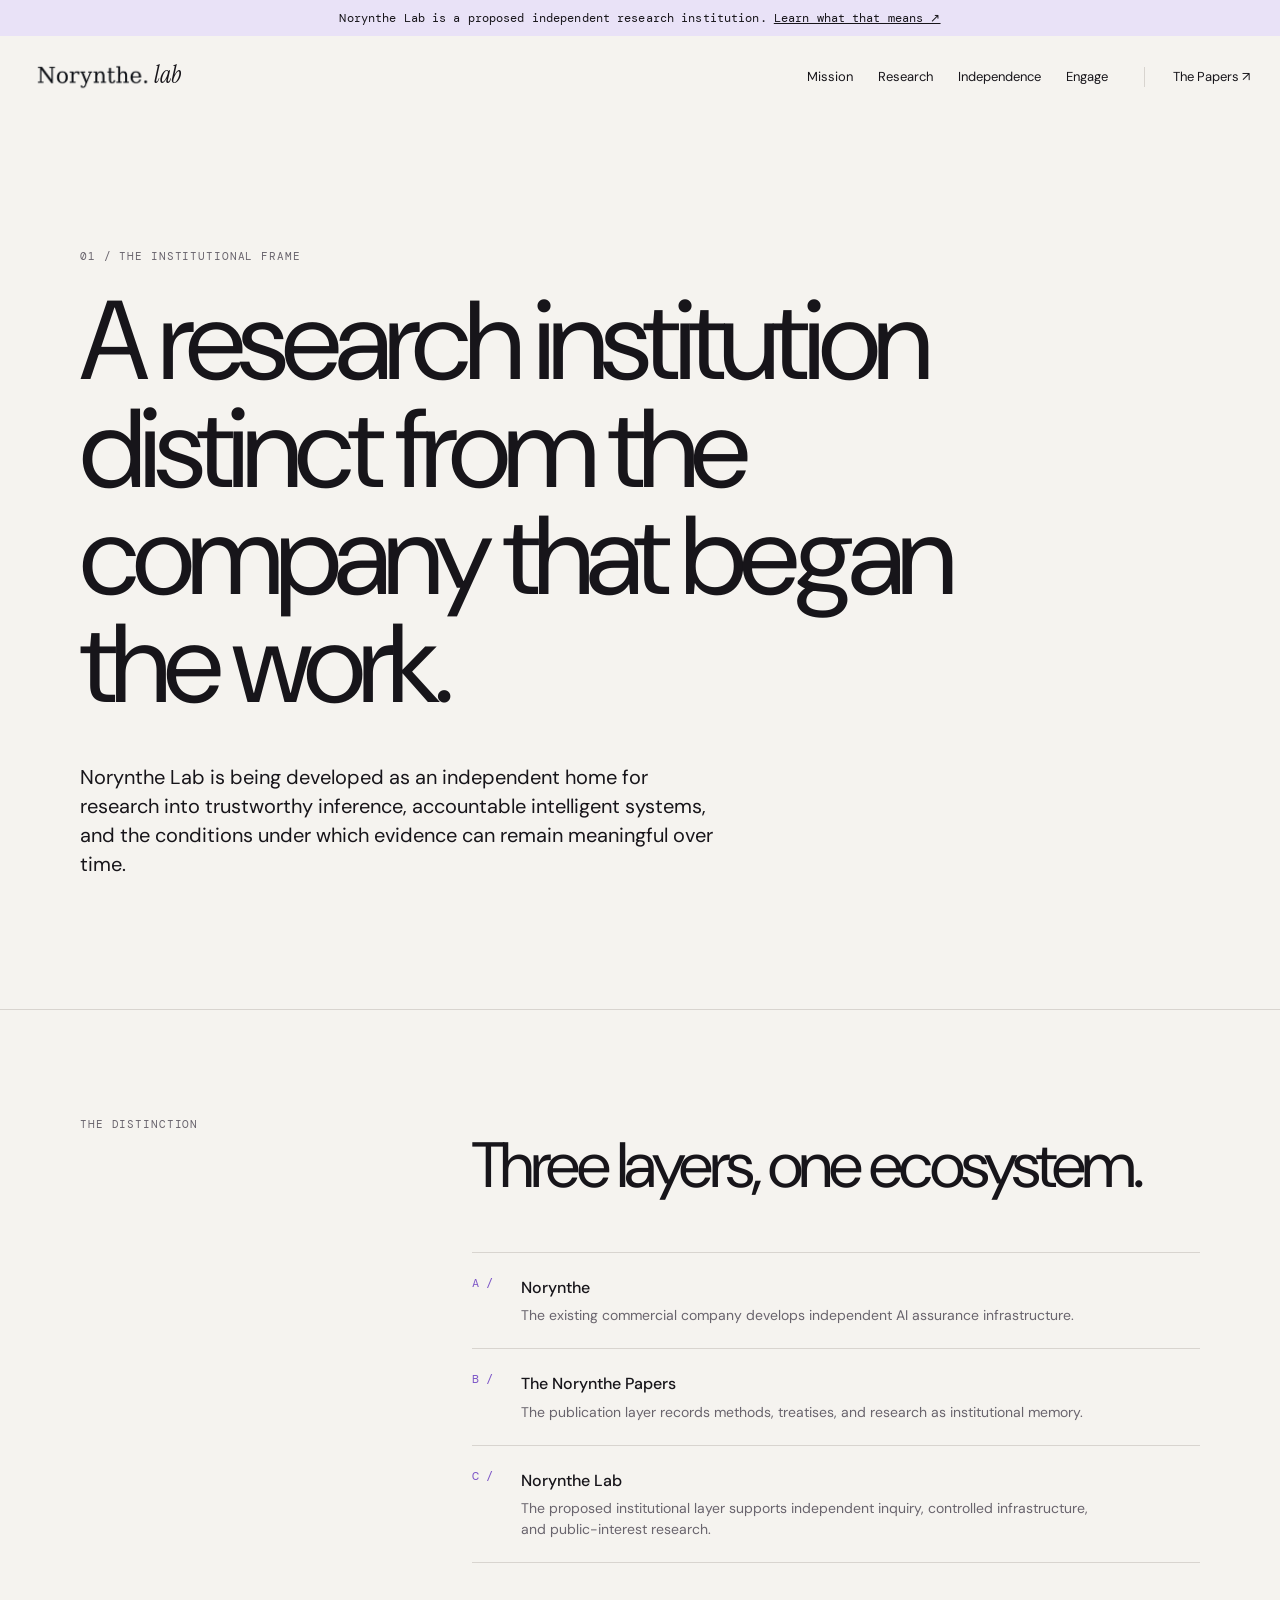
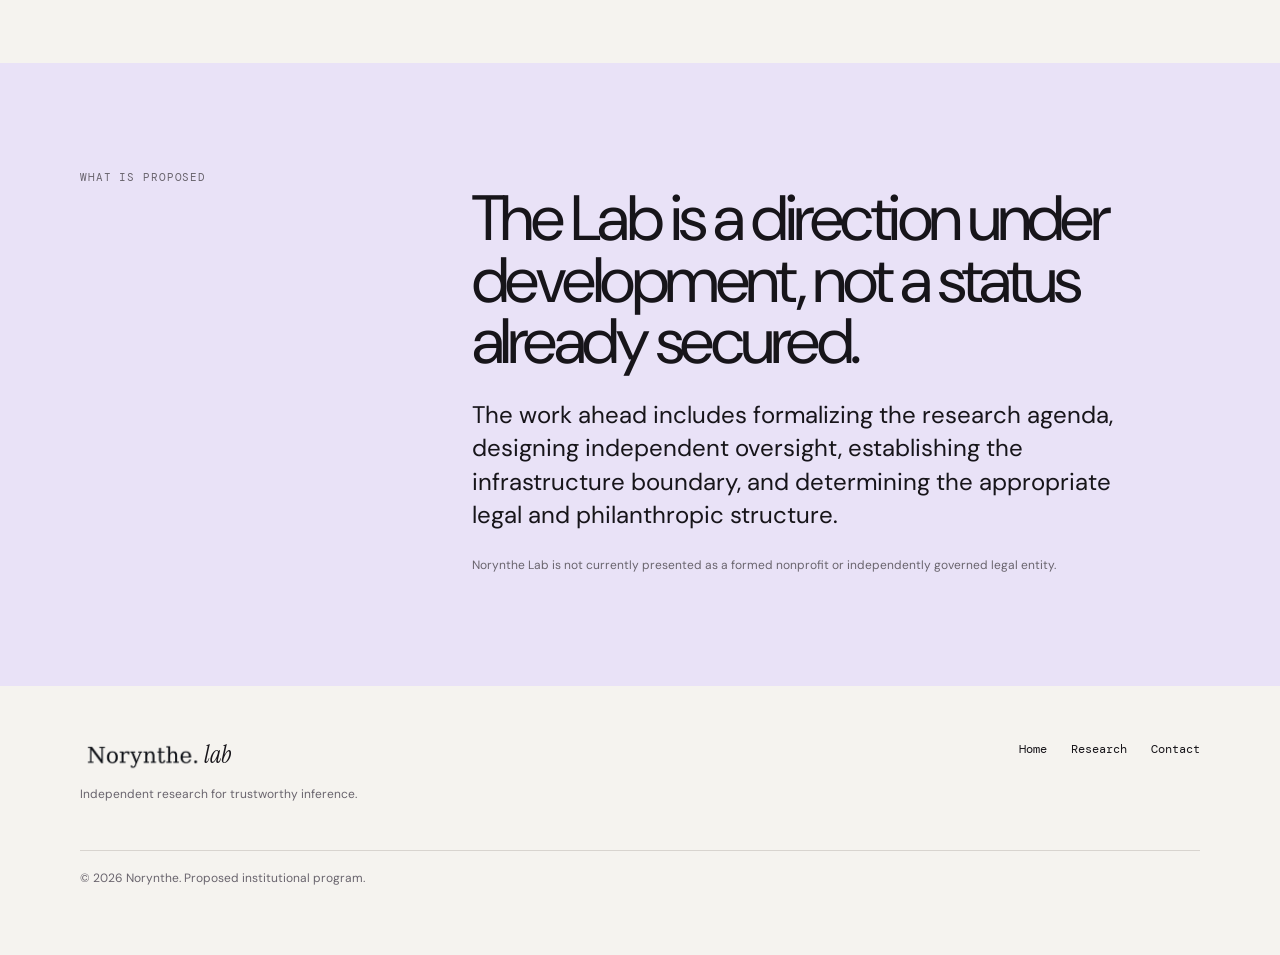
==== lab.html @ dd504929 "Split Lab overview into institutional pages" ====
<!doctype html><html lang="en"><head><meta charset="utf-8"><meta name="viewport" content="width=device-width, initial-scale=1"><meta name="description" content="The institutional frame for Norynthe Lab."><title>The Lab | Norynthe Lab</title><link rel="preconnect" href="https://fonts.googleapis.com"><link rel="preconnect" href="https://fonts.gstatic.com" crossorigin><link href="https://fonts.googleapis.com/css2?family=DM+Mono:wght@400;500&family=DM+Sans:wght@400;500;600&family=Instrument+Serif:ital@0;1&display=swap" rel="stylesheet"><link rel="stylesheet" href="styles.css?v=lab-pages-1"></head><body><div class="notice">Norynthe Lab is a proposed independent research institution. <a href="lab.html">Learn what that means&nbsp;↗</a></div><header class="site-header"><a class="wordmark" href="index.html" aria-label="Norynthe Lab home"><img src="norynthe-master.png" alt="Norynthe"> <em>lab</em></a><nav aria-label="Primary navigation"><a href="lab.html">Mission</a><a href="research.html">Research</a><a href="independence.html">Independence</a><a href="engage.html">Engage</a></nav><a class="header-link" href="https://papers.norynthe.com/">The Papers&nbsp;↗</a></header><main class="inner-page"><section class="page-hero wrap"><p class="eyebrow">01 / The institutional frame</p><h1>A research institution distinct from the company that began the work.</h1><p class="intro">Norynthe Lab is being developed as an independent home for research into trustworthy inference, accountable intelligent systems, and the conditions under which evidence can remain meaningful over time.</p></section><section class="rule-section"><div class="wrap two-col"><p class="section-label">The distinction</p><div><h2>Three layers, one ecosystem.</h2><div class="research-list"><div><b>A /</b><span><strong>Norynthe</strong><small>The existing commercial company develops independent AI assurance infrastructure.</small></span></div><div><b>B /</b><span><strong>The Norynthe Papers</strong><small>The publication layer records methods, treatises, and research as institutional memory.</small></span></div><div><b>C /</b><span><strong>Norynthe Lab</strong><small>The proposed institutional layer supports independent inquiry, controlled infrastructure, and public-interest research.</small></span></div></div></div></div></section><section class="infra-section"><div class="wrap two-col"><p class="section-label">What is proposed</p><div><h2>The Lab is a direction under development, not a status already secured.</h2><p class="large-copy">The work ahead includes formalizing the research agenda, designing independent oversight, establishing the infrastructure boundary, and determining the appropriate legal and philanthropic structure.</p><p class="small-note">Norynthe Lab is not currently presented as a formed nonprofit or independently governed legal entity.</p></div></div></section></main><footer class="site-footer"><div class="wrap footer-grid"><div><a class="wordmark" href="index.html"><img src="norynthe-master.png" alt="Norynthe"> <em>lab</em></a><p>Independent research for trustworthy inference.</p></div><div class="footer-links"><a href="index.html">Home</a><a href="research.html">Research</a><a href="mailto:hello@norynthe.com">Contact</a></div><p class="copyright">© 2026 Norynthe. Proposed institutional program.</p></div></footer></body></html>
---- styles.css ----
:root{--ink:#17151a;--muted:#69646d;--paper:#f5f3ef;--line:#d8d4cf;--accent:#7c55c7;--dark:#1f1b24;--serif:'Instrument Serif',Georgia,serif;--sans:'DM Sans',Arial,sans-serif;--mono:'DM Mono',monospace}*{box-sizing:border-box}html{scroll-behavior:smooth}body{margin:0;background:var(--paper);color:var(--ink);font-family:var(--sans);line-height:1.6}.wrap{width:min(1120px,calc(100% - 48px));margin:auto}.notice{padding:10px 24px;background:#e9e2f7;text-align:center;font:12px var(--mono);letter-spacing:.01em}.notice a{color:var(--ink)}.site-header{height:82px;display:flex;align-items:center;gap:36px;width:min(1220px,calc(100% - 48px));margin:auto}.wordmark{color:var(--ink);display:flex;align-items:center;gap:8px;text-decoration:none}.wordmark img{width:116px;height:auto;display:block;mix-blend-mode:multiply}.wordmark em{font:italic 18px var(--serif);margin-left:0}.site-header nav{display:flex;gap:25px;margin-left:auto}.site-header a:not(.wordmark){font-size:13px;color:var(--ink);text-decoration:none}.site-header nav a:hover,.header-link:hover{color:var(--accent)!important}.header-link{border-left:1px solid var(--line);padding-left:28px}.hero{padding:120px 0 115px}.eyebrow,.section-label,.card-num,.mono-note{font:11px var(--mono);letter-spacing:.08em;text-transform:uppercase}.eyebrow{color:var(--muted)}.eyebrow span{margin:0 8px;color:var(--accent)}h1,h2{font-weight:400;letter-spacing:-.055em;line-height:.96;margin:25px 0}h1{font-size:clamp(56px,9vw,112px);max-width:900px}h1 i,h2 i{font-family:var(--serif);font-weight:400}h2{font-size:clamp(38px,5vw,65px)}.hero-bottom{display:flex;align-items:end;justify-content:space-between;margin-top:60px}.intro{font-size:20px;line-height:1.45;max-width:490px}.arrow-link,.button{color:var(--ink);text-decoration:none;font-size:13px}.arrow-link{border-bottom:1px solid var(--ink);padding-bottom:8px}.arrow-link span{padding-left:30px}.rule-section{border-top:1px solid var(--line);padding:100px 0}.two-col{display:grid;grid-template-columns:28% 1fr;gap:7%}.section-label{color:var(--muted);margin:7px 0}.large-copy{font-size:24px;line-height:1.4;max-width:690px}.two-col p:not(.section-label){max-width:690px}.dark-section{background:var(--dark);color:#f5f3ef;padding:100px 0 120px}.dark-section .section-label{color:#a9a1b2}.section-intro{max-width:720px}.section-intro h2{margin-top:18px}.cards{display:grid;gap:16px;margin-top:70px}.three{grid-template-columns:repeat(3,1fr)}.cards article{border:1px solid #514a57;padding:30px;min-height:320px;display:flex;flex-direction:column}.cards .accent-card{background:var(--accent);border-color:var(--accent)}.card-num{color:#aba3b3}.cards h3{font-size:25px;font-weight:500;margin:45px 0 10px}.cards p{color:#c1bbc7;font-size:14px;line-height:1.55;margin:0}.cards .accent-card p{color:#f4efff}.cards a{margin-top:auto;color:inherit;font:12px var(--mono);text-decoration:none}.research-list{margin-top:55px;border-top:1px solid var(--line)}.research-list>div{display:flex;gap:28px;padding:22px 0;border-bottom:1px solid var(--line)}.research-list b{font:12px var(--mono);color:var(--accent)}.research-list span{display:grid;gap:5px}.research-list strong{font-size:16px;font-weight:500}.research-list small{color:var(--muted);font-size:14px;line-height:1.5;max-width:580px}.infra-section{background:#e9e2f7;padding:100px 0}.infra-grid{display:grid;grid-template-columns:1fr 1fr;gap:14%}.infra-grid p{font-size:19px;line-height:1.55;margin-top:8px}.infra-grid .mono-note{font-size:11px;line-height:1.8;margin-top:45px}.governance-grid{display:grid;grid-template-columns:1fr 1fr;border-top:1px solid var(--line);margin-top:50px}.governance-grid div{padding:19px 12px 19px 0;border-bottom:1px solid var(--line);display:grid;gap:4px}.governance-grid b{font:10px var(--mono);color:var(--accent);text-transform:uppercase}.governance-grid span{font-size:14px}.small-note{color:var(--muted);font-size:12px!important;line-height:1.5!important}.engage-section{background:var(--ink);color:var(--paper);padding:120px 0}.engage-inner{max-width:800px}.engage-section .eyebrow{color:#a8a1aa}.engage-section h2{font-size:clamp(52px,8vw,92px)}.engage-section>div>p:not(.eyebrow):not(.small-note){max-width:520px;font-size:18px;color:#c8c3ca}.button{display:inline-block;color:var(--ink);background:var(--paper);padding:14px 20px;margin:30px 0 18px}.engage-section .small-note{color:#99929d}.site-footer{padding:55px 0}.footer-grid{display:grid;grid-template-columns:1fr auto;gap:22px}.site-footer p{font-size:12px;color:var(--muted)}.footer-links{display:flex;gap:24px}.footer-links a{color:var(--ink);font:12px var(--mono);text-decoration:none}.copyright{grid-column:1/-1;border-top:1px solid var(--line);padding-top:18px}@media(max-width:760px){.site-header{height:auto;padding:22px 0;flex-wrap:wrap;gap:18px}.site-header nav{order:3;width:100%;overflow:auto;margin:0;gap:18px}.header-link{margin-left:auto}.hero{padding:75px 0}.hero-bottom,.two-col,.infra-grid{display:block}.hero-bottom .arrow-link{display:inline-block;margin-top:32px}.rule-section,.dark-section,.infra-section,.engage-section{padding:70px 0}.two-col>.section-label{margin-bottom:32px}.three{grid-template-columns:1fr}.cards article{min-height:260px}.footer-grid{display:block}.footer-links{margin:30px 0}.copyright{margin-top:30px;padding-top:18px}.notice{font-size:10px}}
:root{--ink:#17151a;--muted:#69646d;--paper:#f5f3ef;--line:#d8d4cf;--accent:#7c55c7;--dark:#1f1b24;--serif:'Instrument Serif',Georgia,serif;--sans:'DM Sans',Arial,sans-serif;--mono:'DM Mono',monospace}*{box-sizing:border-box}html{scroll-behavior:smooth}body{margin:0;background:var(--paper);color:var(--ink);font-family:var(--sans);line-height:1.6}.wrap{width:min(1120px,calc(100% - 48px));margin:auto}.notice{padding:10px 24px;background:#e9e2f7;text-align:center;font:12px var(--mono);letter-spacing:.01em}.notice a{color:var(--ink)}.site-header{height:82px;display:flex;align-items:center;gap:36px;width:min(1220px,calc(100% - 48px));margin:auto}.wordmark{color:var(--ink);display:flex;align-items:center;gap:8px;text-decoration:none}.wordmark img{width:116px;height:auto;display:block;mix-blend-mode:multiply}.wordmark em{font:italic 18px var(--serif);margin-left:0}.site-header nav{display:flex;gap:25px;margin-left:auto}.site-header a:not(.wordmark){font-size:13px;color:var(--ink);text-decoration:none}.site-header nav a:hover,.header-link:hover{color:var(--accent)!important}.header-link{border-left:1px solid var(--line);padding-left:28px}.hero{padding:120px 0 115px}.eyebrow,.section-label,.card-num,.mono-note{font:11px var(--mono);letter-spacing:.08em;text-transform:uppercase}.eyebrow{color:var(--muted)}.eyebrow span{margin:0 8px;color:var(--accent)}h1,h2{font-weight:400;letter-spacing:-.055em;line-height:.96;margin:25px 0}h1{font-size:clamp(56px,9vw,112px);max-width:900px}h1 i,h2 i{font-family:var(--serif);font-weight:400}h2{font-size:clamp(38px,5vw,65px)}.hero-bottom{display:flex;align-items:end;justify-content:space-between;margin-top:60px}.intro{font-size:20px;line-height:1.45;max-width:490px}.arrow-link,.button{color:var(--ink);text-decoration:none;font-size:13px}.arrow-link{border-bottom:1px solid var(--ink);padding-bottom:8px}.arrow-link span{padding-left:30px}.rule-section{border-top:1px solid var(--line);padding:100px 0}.two-col{display:grid;grid-template-columns:28% 1fr;gap:7%}.section-label{color:var(--muted);margin:7px 0}.large-copy{font-size:24px;line-height:1.4;max-width:690px}.two-col p:not(.section-label){max-width:690px}.dark-section{background:var(--dark);color:#f5f3ef;padding:100px 0 120px}.dark-section .section-label{color:#a9a1b2}.section-intro{max-width:720px}.section-intro h2{margin-top:18px}.cards{display:grid;gap:16px;margin-top:70px}.three{grid-template-columns:repeat(3,1fr)}.cards article{border:1px solid #514a57;padding:30px;min-height:320px;display:flex;flex-direction:column}.cards .accent-card{background:var(--accent);border-color:var(--accent)}.card-num{color:#aba3b3}.cards h3{font-size:25px;font-weight:500;margin:45px 0 10px}.cards p{color:#c1bbc7;font-size:14px;line-height:1.55;margin:0}.cards .accent-card p{color:#f4efff}.cards a{margin-top:auto;color:inherit;font:12px var(--mono);text-decoration:none}.research-list{margin-top:55px;border-top:1px solid var(--line)}.research-list>div{display:flex;gap:28px;padding:22px 0;border-bottom:1px solid var(--line)}.research-list b{font:12px var(--mono);color:var(--accent)}.research-list span{display:grid;gap:5px}.research-list strong{font-size:16px;font-weight:500}.research-list small{color:var(--muted);font-size:14px;line-height:1.5;max-width:580px}.infra-section{background:#e9e2f7;padding:100px 0}.infra-grid{display:grid;grid-template-columns:1fr 1fr;gap:14%}.infra-grid p{font-size:19px;line-height:1.55;margin-top:8px}.infra-grid .mono-note{font-size:11px;line-height:1.8;margin-top:45px}.governance-grid{display:grid;grid-template-columns:1fr 1fr;border-top:1px solid var(--line);margin-top:50px}.governance-grid div{padding:19px 12px 19px 0;border-bottom:1px solid var(--line);display:grid;gap:4px}.governance-grid b{font:10px var(--mono);color:var(--accent);text-transform:uppercase}.governance-grid span{font-size:14px}.small-note{color:var(--muted);font-size:12px!important;line-height:1.5!important}.engage-section{background:var(--ink);color:var(--paper);padding:120px 0}.engage-inner{max-width:800px}.engage-section .eyebrow{color:#a8a1aa}.engage-section h2{font-size:clamp(52px,8vw,92px)}.engage-section>div>p:not(.eyebrow):not(.small-note){max-width:520px;font-size:18px;color:#c8c3ca}.button{display:inline-block;color:var(--ink);background:var(--paper);padding:14px 20px;margin:30px 0 18px}.engage-section .small-note{color:#99929d}.site-footer{padding:55px 0}.footer-grid{display:grid;grid-template-columns:1fr auto;gap:22px}.site-footer p{font-size:12px;color:var(--muted)}.footer-links{display:flex;gap:24px}.footer-links a{color:var(--ink);font:12px var(--mono);text-decoration:none}.copyright{grid-column:1/-1;border-top:1px solid var(--line);padding-top:18px}@media(max-width:760px){.site-header{height:auto;padding:22px 0;flex-wrap:wrap;gap:18px}.site-header nav{order:3;width:100%;overflow:auto;margin:0;gap:18px}.header-link{margin-left:auto}.hero{padding:75px 0}.hero-bottom,.two-col,.infra-grid{display:block}.hero-bottom .arrow-link{display:inline-block;margin-top:32px}.rule-section,.dark-section,.infra-section,.engage-section{padding:70px 0}.two-col>.section-label{margin-bottom:32px}.three{grid-template-columns:1fr}.cards article{min-height:260px}.footer-grid{display:block}.footer-links{margin:30px 0}.copyright{margin-top:30px;padding-top:18px}.notice{font-size:10px}}
.wordmark img{height:32px;width:auto}
.wordmark em{font-size:24px;line-height:1;align-self:flex-end;padding-bottom:2px}
.wordmark{align-items:baseline;gap:9px}.wordmark em{font-size:24px;line-height:1;padding-bottom:0;align-self:auto;transform:translateY(-1px)}
.wordmark{align-items:center;gap:10px}.wordmark em{font-size:24px;line-height:1;position:relative;top:-5px;transform:none}
.wordmark em{top:0}
.wordmark{gap:6px}.wordmark em{top:-2px}
.wordmark{gap:3px}
.wordmark em{transform:translateX(-2px)}
.wordmark em{transform:translateX(-5px)}
.page-hero{padding:120px 0 110px}.page-hero h1{max-width:1000px}.page-hero .intro{max-width:650px;margin-top:45px}.inner-page .engage-section{min-height:calc(100vh - 82px);display:flex;align-items:center}
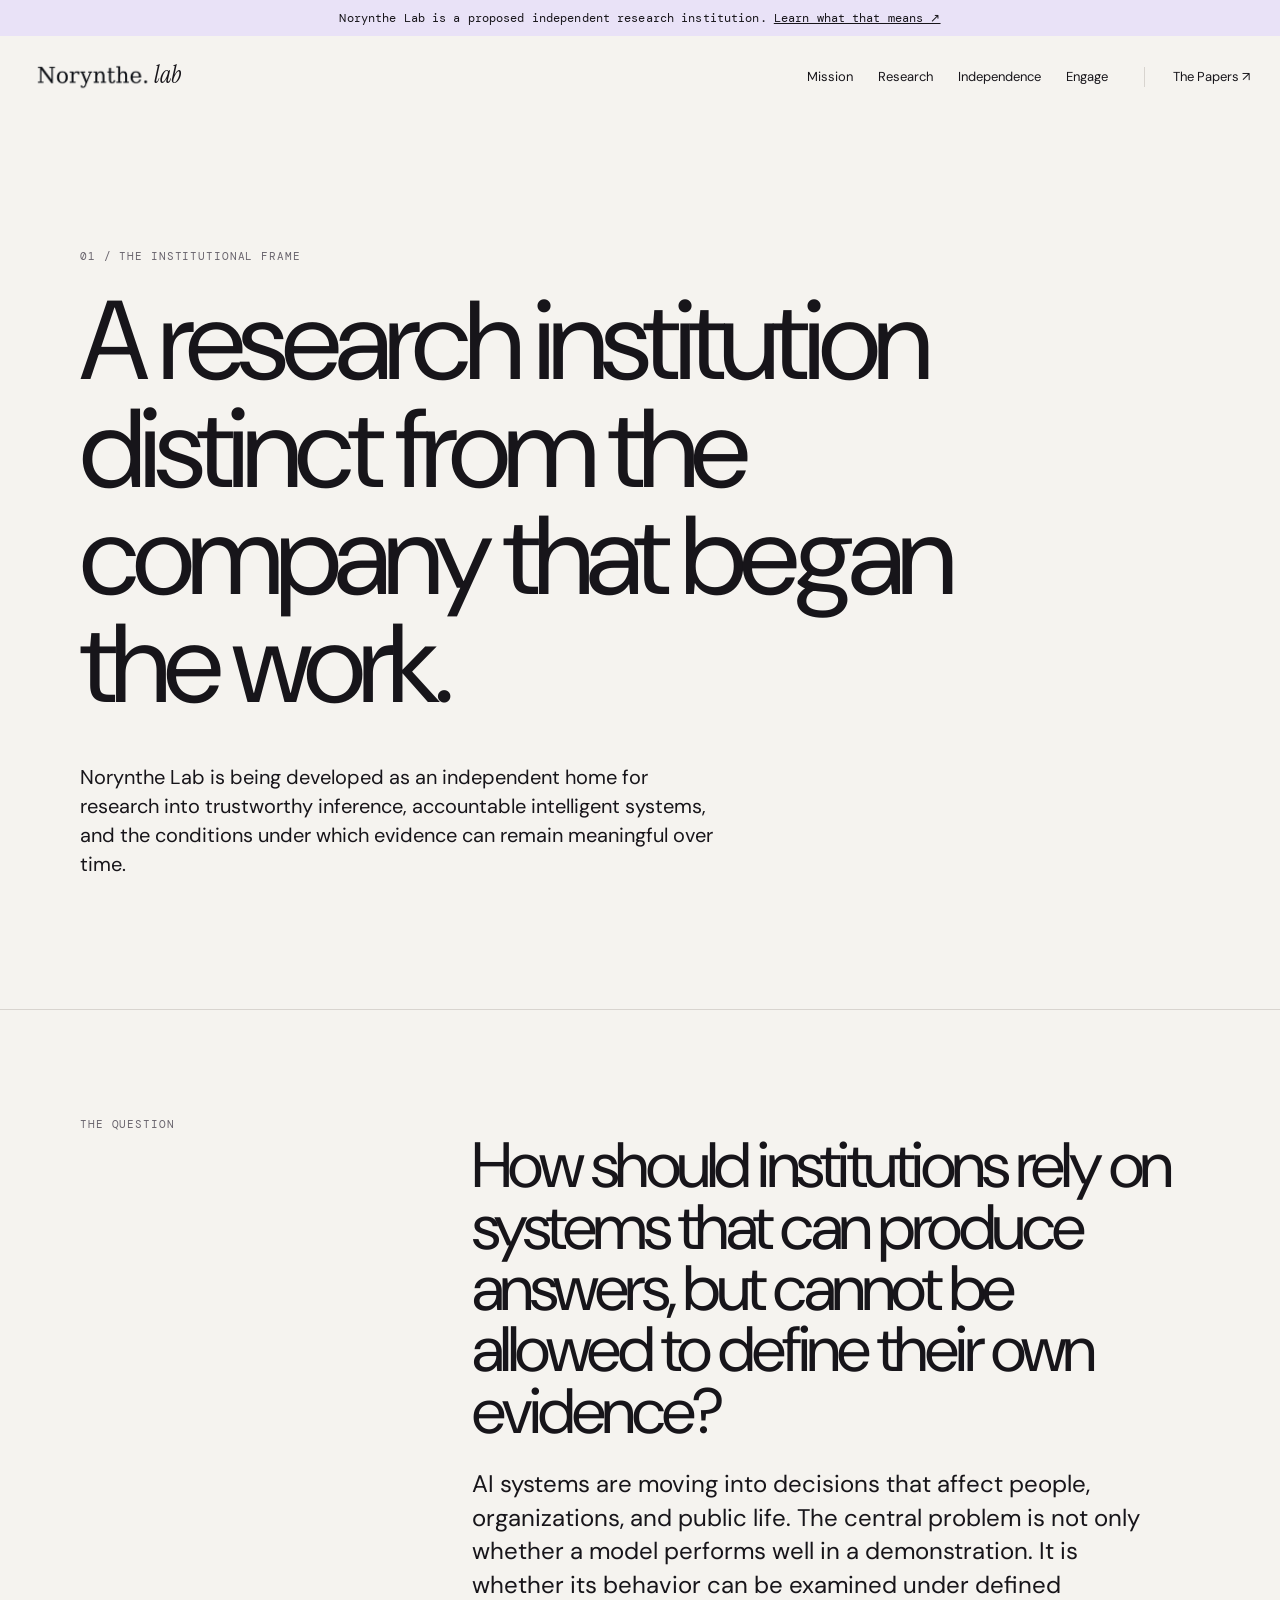
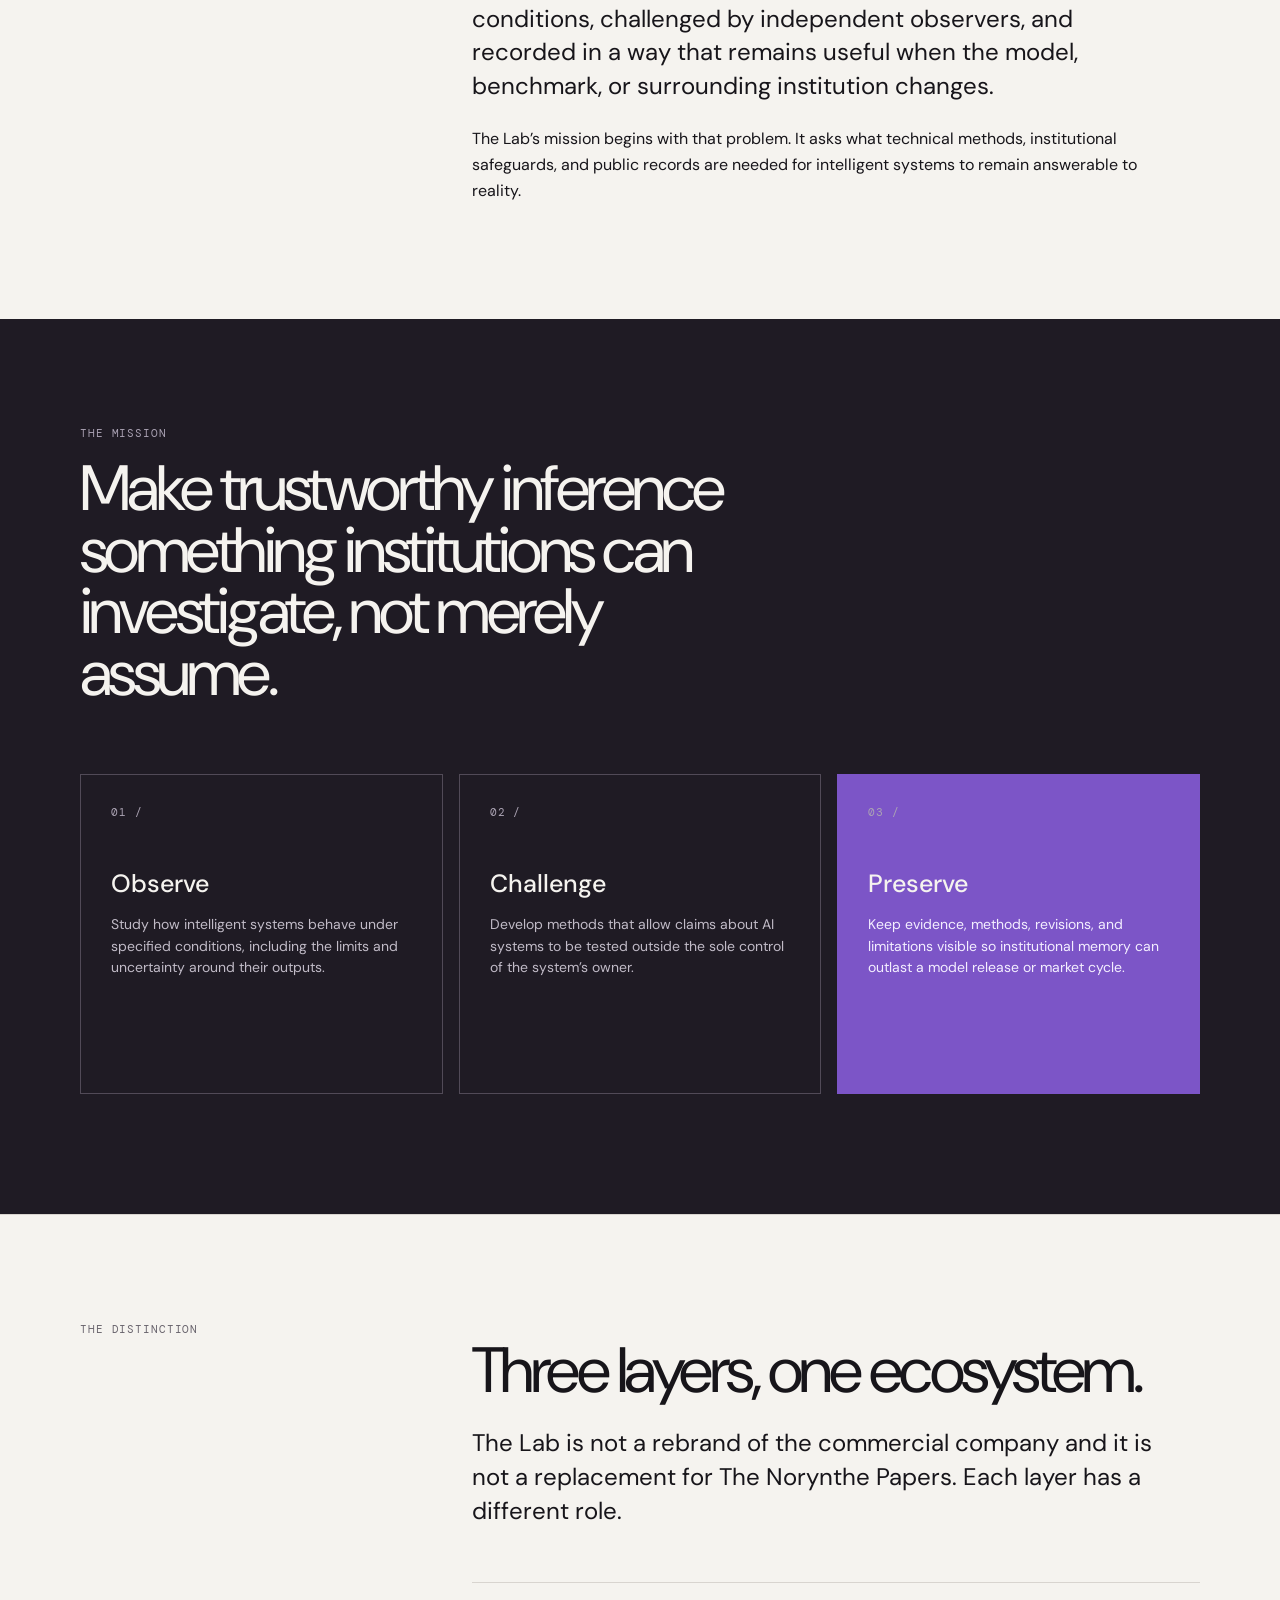
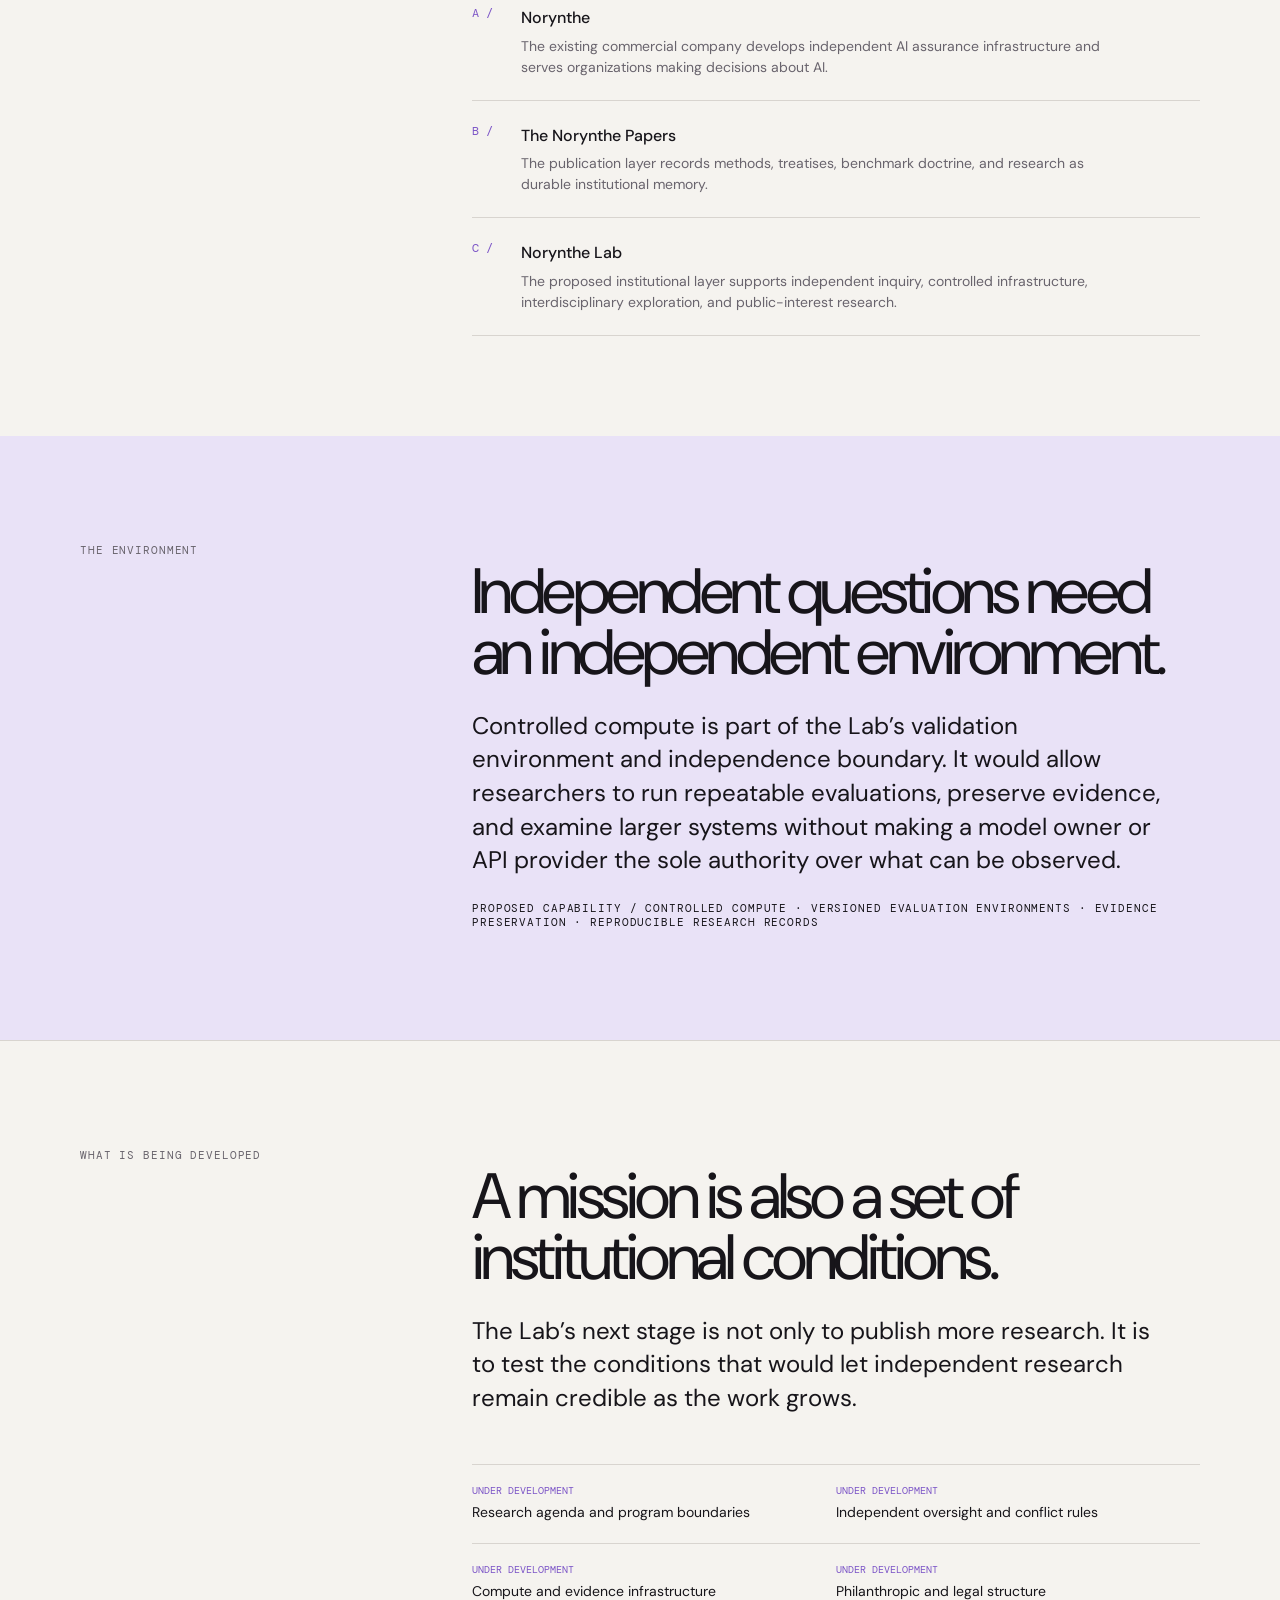
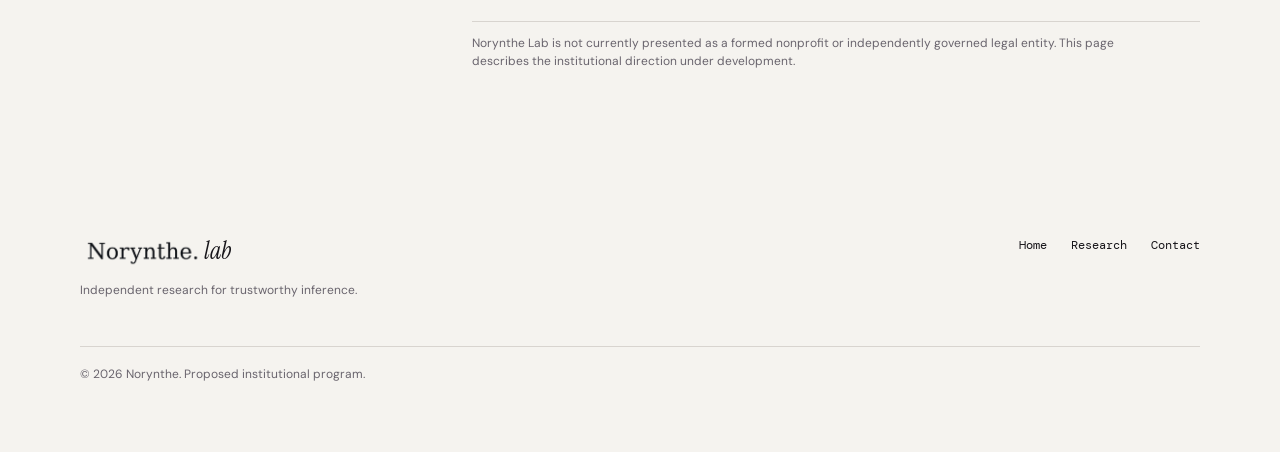
==== commit 3cfe0d1c: "Expand Lab mission page" ====
--- a/lab.html
+++ b/lab.html
@@ -1 +1,22 @@
-<!doctype html><html lang="en"><head><meta charset="utf-8"><meta name="viewport" content="width=device-width, initial-scale=1"><meta name="description" content="The institutional frame for Norynthe Lab."><title>The Lab | Norynthe Lab</title><link rel="preconnect" href="https://fonts.googleapis.com"><link rel="preconnect" href="https://fonts.gstatic.com" crossorigin><link href="https://fonts.googleapis.com/css2?family=DM+Mono:wght@400;500&family=DM+Sans:wght@400;500;600&family=Instrument+Serif:ital@0;1&display=swap" rel="stylesheet"><link rel="stylesheet" href="styles.css?v=lab-pages-1"></head><body><div class="notice">Norynthe Lab is a proposed independent research institution. <a href="lab.html">Learn what that means&nbsp;↗</a></div><header class="site-header"><a class="wordmark" href="index.html" aria-label="Norynthe Lab home"><img src="norynthe-master.png" alt="Norynthe"> <em>lab</em></a><nav aria-label="Primary navigation"><a href="lab.html">Mission</a><a href="research.html">Research</a><a href="independence.html">Independence</a><a href="engage.html">Engage</a></nav><a class="header-link" href="https://papers.norynthe.com/">The Papers&nbsp;↗</a></header><main class="inner-page"><section class="page-hero wrap"><p class="eyebrow">01 / The institutional frame</p><h1>A research institution distinct from the company that began the work.</h1><p class="intro">Norynthe Lab is being developed as an independent home for research into trustworthy inference, accountable intelligent systems, and the conditions under which evidence can remain meaningful over time.</p></section><section class="rule-section"><div class="wrap two-col"><p class="section-label">The distinction</p><div><h2>Three layers, one ecosystem.</h2><div class="research-list"><div><b>A /</b><span><strong>Norynthe</strong><small>The existing commercial company develops independent AI assurance infrastructure.</small></span></div><div><b>B /</b><span><strong>The Norynthe Papers</strong><small>The publication layer records methods, treatises, and research as institutional memory.</small></span></div><div><b>C /</b><span><strong>Norynthe Lab</strong><small>The proposed institutional layer supports independent inquiry, controlled infrastructure, and public-interest research.</small></span></div></div></div></div></section><section class="infra-section"><div class="wrap two-col"><p class="section-label">What is proposed</p><div><h2>The Lab is a direction under development, not a status already secured.</h2><p class="large-copy">The work ahead includes formalizing the research agenda, designing independent oversight, establishing the infrastructure boundary, and determining the appropriate legal and philanthropic structure.</p><p class="small-note">Norynthe Lab is not currently presented as a formed nonprofit or independently governed legal entity.</p></div></div></section></main><footer class="site-footer"><div class="wrap footer-grid"><div><a class="wordmark" href="index.html"><img src="norynthe-master.png" alt="Norynthe"> <em>lab</em></a><p>Independent research for trustworthy inference.</p></div><div class="footer-links"><a href="index.html">Home</a><a href="research.html">Research</a><a href="mailto:hello@norynthe.com">Contact</a></div><p class="copyright">© 2026 Norynthe. Proposed institutional program.</p></div></footer></body></html>
+<!doctype html>
+<html lang="en">
+<head>
+  <meta charset="utf-8"><meta name="viewport" content="width=device-width, initial-scale=1">
+  <meta name="description" content="The mission and institutional frame for Norynthe Lab.">
+  <title>The Lab | Norynthe Lab</title><link rel="icon" type="image/png" href="favicon.png">
+  <link rel="preconnect" href="https://fonts.googleapis.com"><link rel="preconnect" href="https://fonts.gstatic.com" crossorigin>
+  <link href="https://fonts.googleapis.com/css2?family=DM+Mono:wght@400;500&family=DM+Sans:wght@400;500;600&family=Instrument+Serif:ital@0;1&display=swap" rel="stylesheet"><link rel="stylesheet" href="styles.css?v=lab-pages-2">
+</head>
+<body>
+<div class="notice">Norynthe Lab is a proposed independent research institution. <a href="lab.html">Learn what that means&nbsp;↗</a></div>
+<header class="site-header"><a class="wordmark" href="index.html" aria-label="Norynthe Lab home"><img src="norynthe-master.png" alt="Norynthe"> <em>lab</em></a><nav aria-label="Primary navigation"><a href="lab.html">Mission</a><a href="research.html">Research</a><a href="independence.html">Independence</a><a href="engage.html">Engage</a></nav><a class="header-link" href="https://papers.norynthe.com/">The Papers&nbsp;↗</a></header>
+<main class="inner-page">
+<section class="page-hero wrap"><p class="eyebrow">01 / The institutional frame</p><h1>A research institution distinct from the company that began the work.</h1><p class="intro">Norynthe Lab is being developed as an independent home for research into trustworthy inference, accountable intelligent systems, and the conditions under which evidence can remain meaningful over time.</p></section>
+<section class="rule-section"><div class="wrap two-col"><p class="section-label">The question</p><div><h2>How should institutions rely on systems that can produce answers, but cannot be allowed to define their own evidence?</h2><p class="large-copy">AI systems are moving into decisions that affect people, organizations, and public life. The central problem is not only whether a model performs well in a demonstration. It is whether its behavior can be examined under defined conditions, challenged by independent observers, and recorded in a way that remains useful when the model, benchmark, or surrounding institution changes.</p><p>The Lab’s mission begins with that problem. It asks what technical methods, institutional safeguards, and public records are needed for intelligent systems to remain answerable to reality.</p></div></div></section>
+<section class="dark-section"><div class="wrap"><div class="section-intro"><p class="section-label">The mission</p><h2>Make trustworthy inference something institutions can investigate, not merely assume.</h2></div><div class="cards three"><article><span class="card-num">01 /</span><h3>Observe</h3><p>Study how intelligent systems behave under specified conditions, including the limits and uncertainty around their outputs.</p></article><article><span class="card-num">02 /</span><h3>Challenge</h3><p>Develop methods that allow claims about AI systems to be tested outside the sole control of the system’s owner.</p></article><article class="accent-card"><span class="card-num">03 /</span><h3>Preserve</h3><p>Keep evidence, methods, revisions, and limitations visible so institutional memory can outlast a model release or market cycle.</p></article></div></div></section>
+<section class="rule-section"><div class="wrap two-col"><p class="section-label">The distinction</p><div><h2>Three layers, one ecosystem.</h2><p class="large-copy">The Lab is not a rebrand of the commercial company and it is not a replacement for The Norynthe Papers. Each layer has a different role.</p><div class="research-list"><div><b>A /</b><span><strong>Norynthe</strong><small>The existing commercial company develops independent AI assurance infrastructure and serves organizations making decisions about AI.</small></span></div><div><b>B /</b><span><strong>The Norynthe Papers</strong><small>The publication layer records methods, treatises, benchmark doctrine, and research as durable institutional memory.</small></span></div><div><b>C /</b><span><strong>Norynthe Lab</strong><small>The proposed institutional layer supports independent inquiry, controlled infrastructure, interdisciplinary exploration, and public-interest research.</small></span></div></div></div></div></section>
+<section class="infra-section"><div class="wrap two-col"><p class="section-label">The environment</p><div><h2>Independent questions need an independent environment.</h2><p class="large-copy">Controlled compute is part of the Lab’s validation environment and independence boundary. It would allow researchers to run repeatable evaluations, preserve evidence, and examine larger systems without making a model owner or API provider the sole authority over what can be observed.</p><p class="mono-note">Proposed capability / controlled compute · versioned evaluation environments · evidence preservation · reproducible research records</p></div></div></section>
+<section class="rule-section"><div class="wrap two-col"><p class="section-label">What is being developed</p><div><h2>A mission is also a set of institutional conditions.</h2><p class="large-copy">The Lab’s next stage is not only to publish more research. It is to test the conditions that would let independent research remain credible as the work grows.</p><div class="governance-grid"><div><b>Under development</b><span>Research agenda and program boundaries</span></div><div><b>Under development</b><span>Independent oversight and conflict rules</span></div><div><b>Under development</b><span>Compute and evidence infrastructure</span></div><div><b>Under development</b><span>Philanthropic and legal structure</span></div></div><p class="small-note">Norynthe Lab is not currently presented as a formed nonprofit or independently governed legal entity. This page describes the institutional direction under development.</p></div></div></section>
+</main>
+<footer class="site-footer"><div class="wrap footer-grid"><div><a class="wordmark" href="index.html"><img src="norynthe-master.png" alt="Norynthe"> <em>lab</em></a><p>Independent research for trustworthy inference.</p></div><div class="footer-links"><a href="index.html">Home</a><a href="research.html">Research</a><a href="mailto:hello@norynthe.com">Contact</a></div><p class="copyright">© 2026 Norynthe. Proposed institutional program.</p></div></footer>
+</body></html>
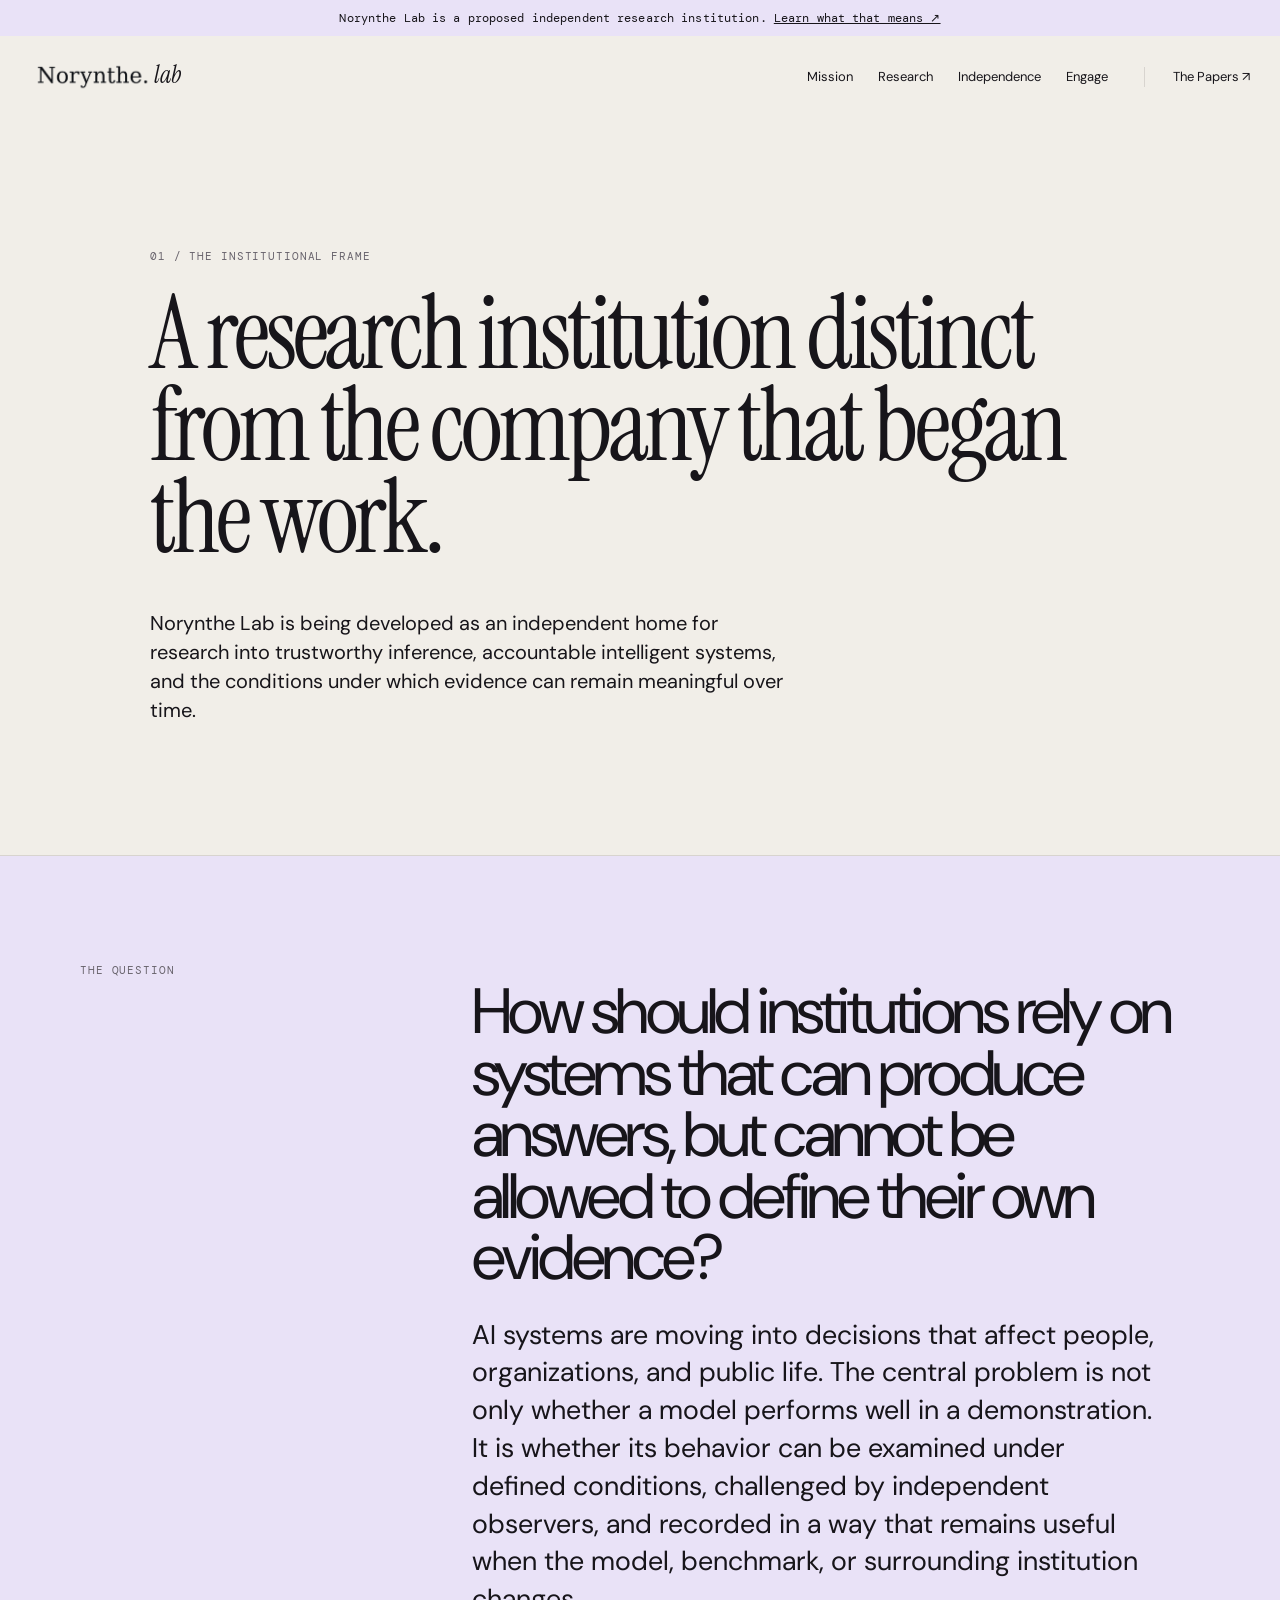
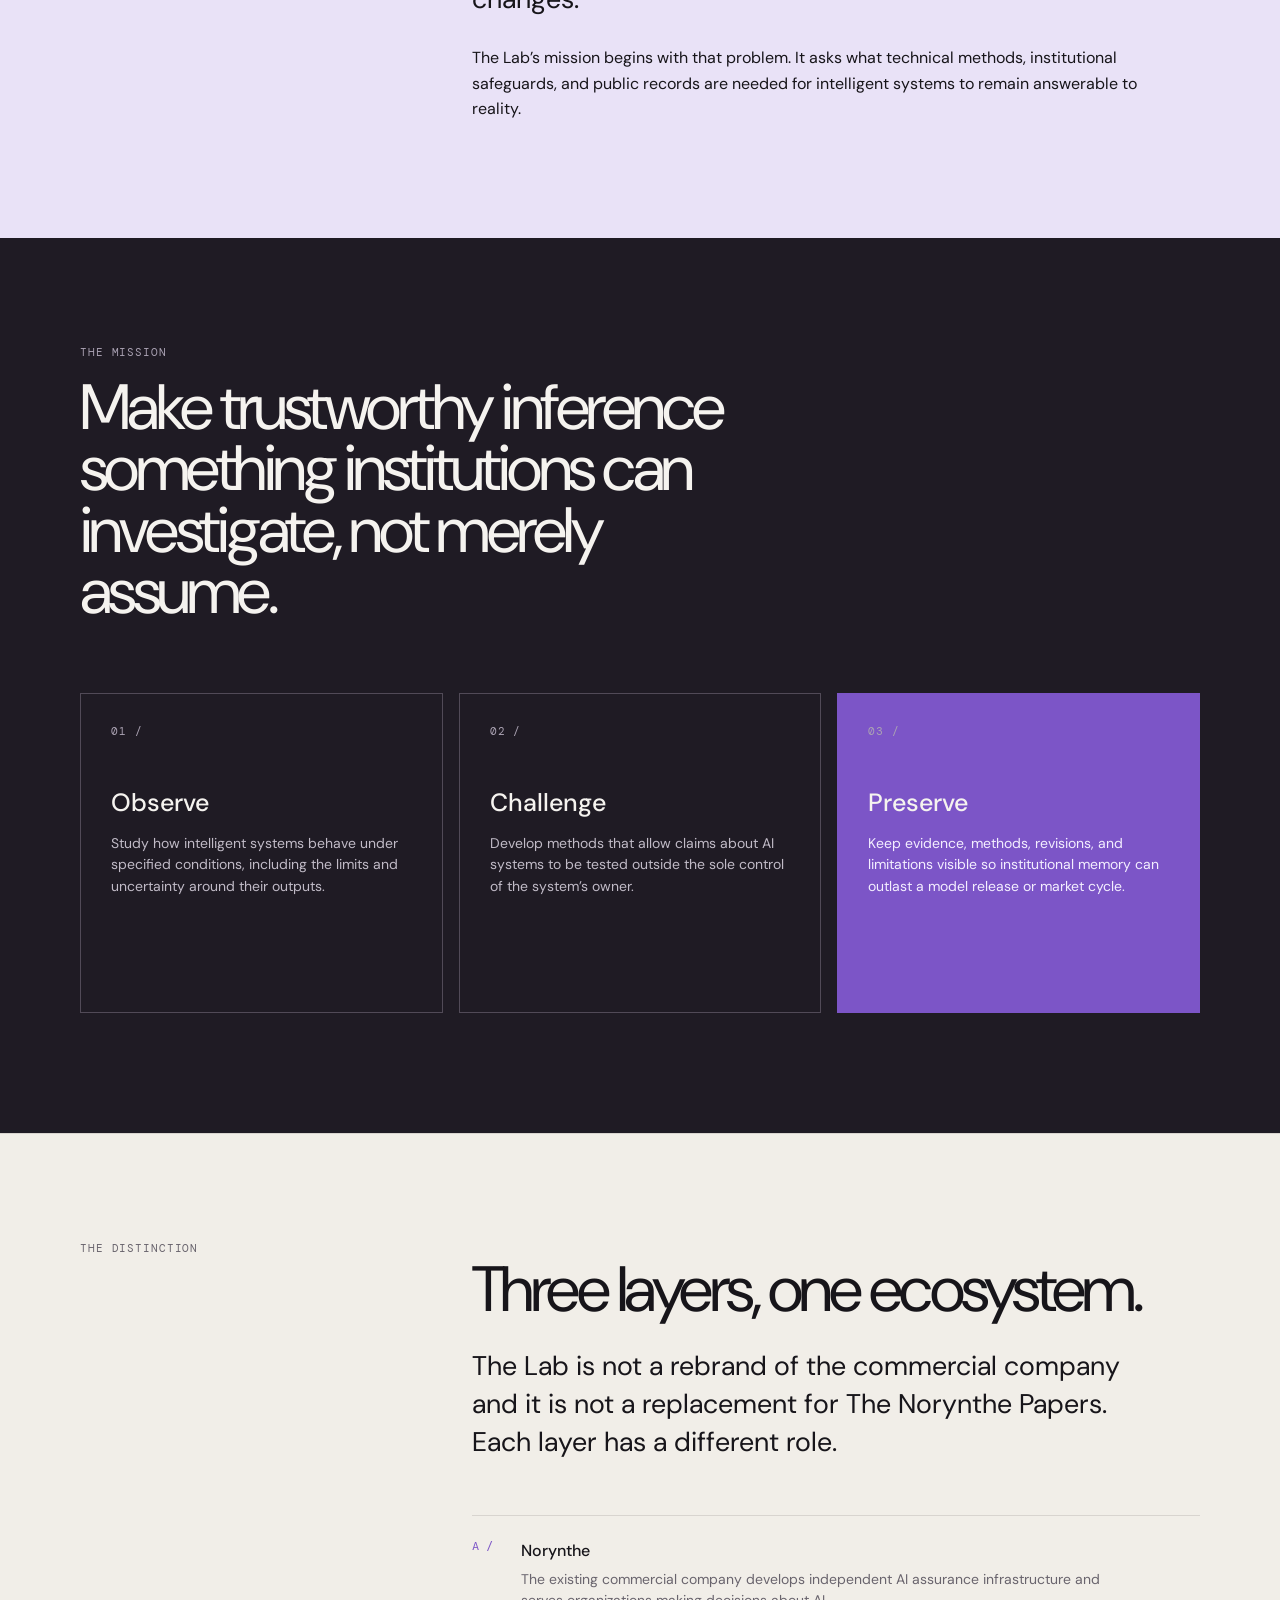
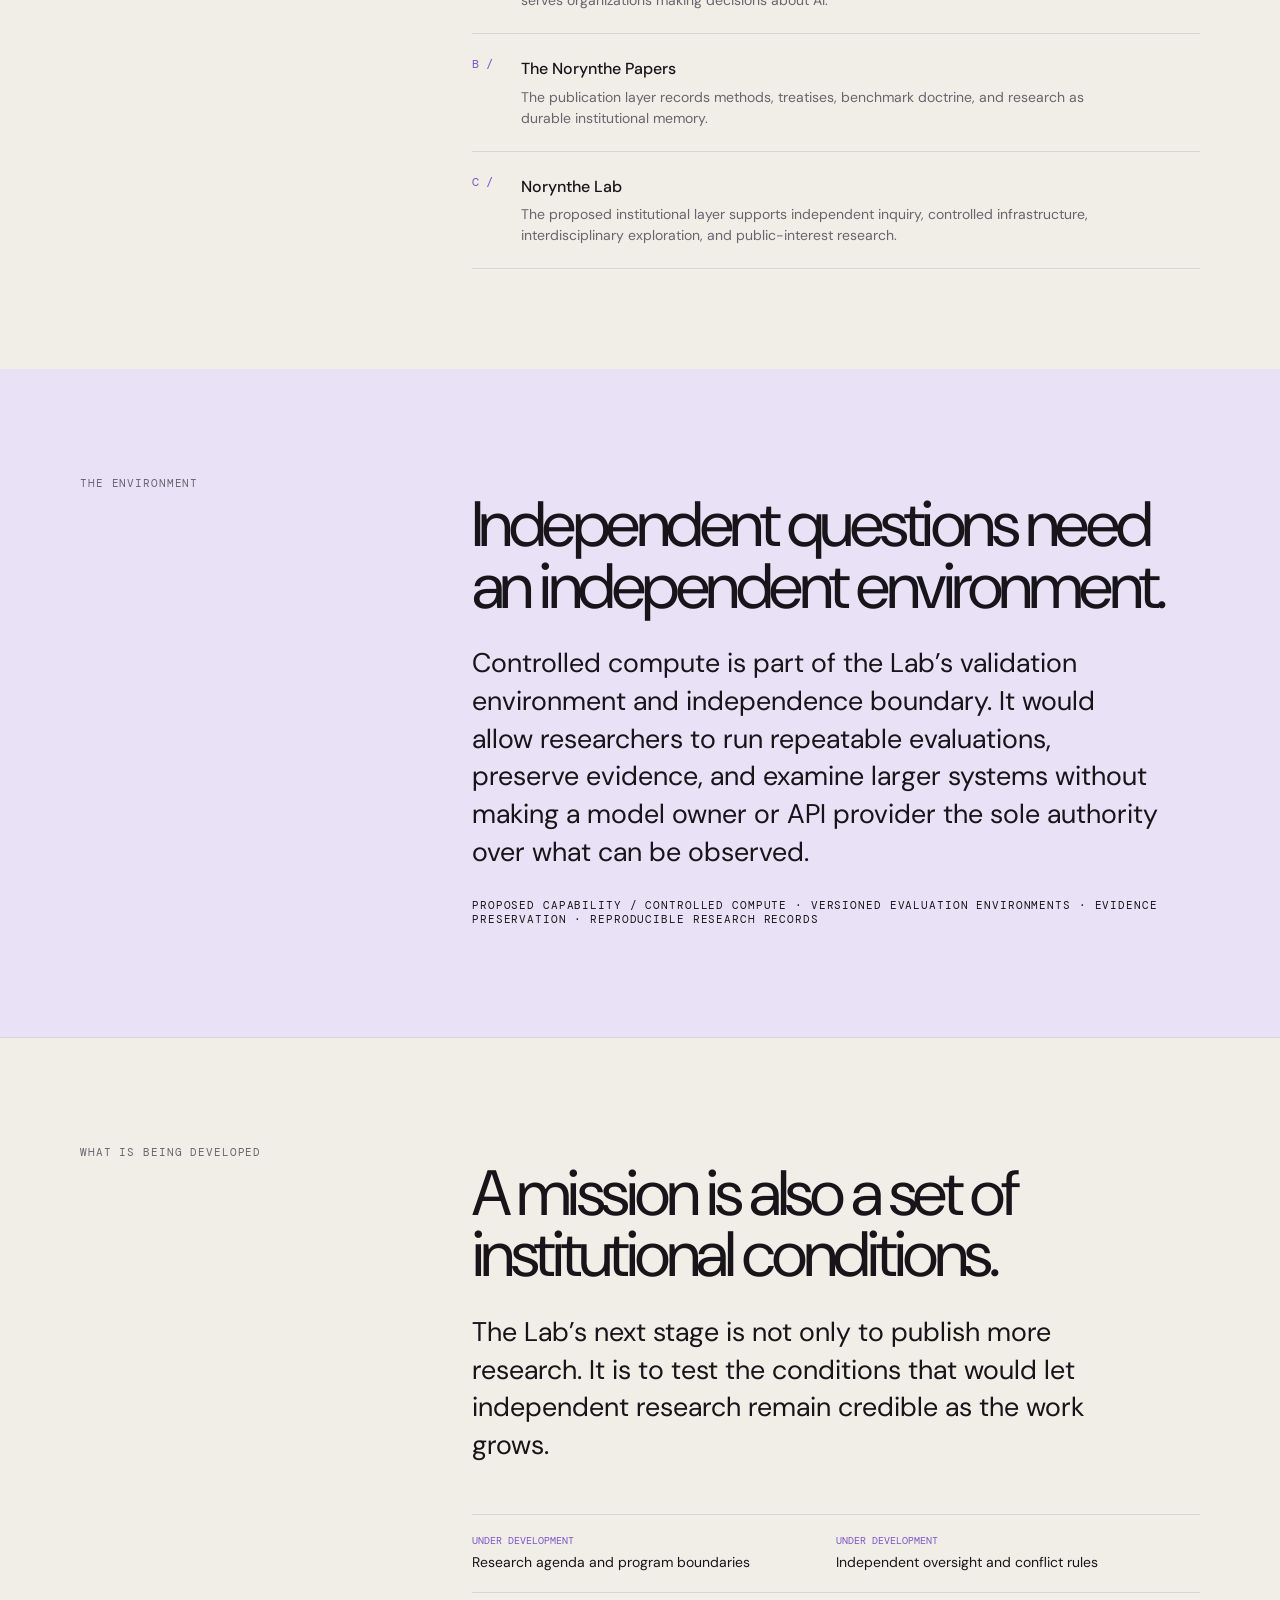
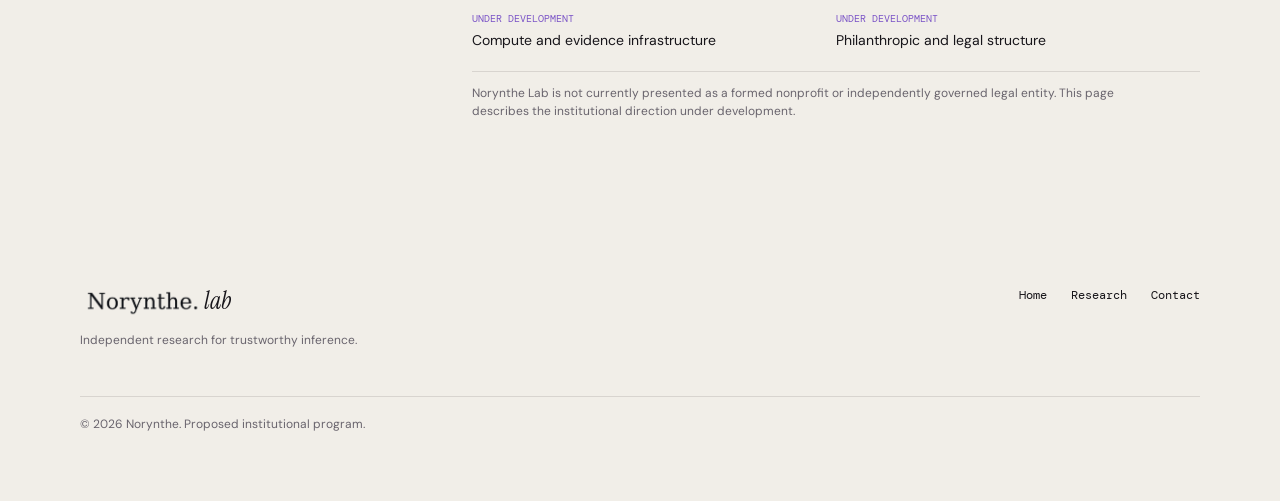
==== commit 1484aa58: "Differentiate internal page visual systems" ====
--- a/lab.html
+++ b/lab.html
@@ -7,7 +7,7 @@
   <link rel="preconnect" href="https://fonts.googleapis.com"><link rel="preconnect" href="https://fonts.gstatic.com" crossorigin>
   <link href="https://fonts.googleapis.com/css2?family=DM+Mono:wght@400;500&family=DM+Sans:wght@400;500;600&family=Instrument+Serif:ital@0;1&display=swap" rel="stylesheet"><link rel="stylesheet" href="styles.css?v=lab-pages-2">
 </head>
-<body>
+<body class="lab-page">
 <div class="notice">Norynthe Lab is a proposed independent research institution. <a href="lab.html">Learn what that means&nbsp;↗</a></div>
 <header class="site-header"><a class="wordmark" href="index.html" aria-label="Norynthe Lab home"><img src="norynthe-master.png" alt="Norynthe"> <em>lab</em></a><nav aria-label="Primary navigation"><a href="lab.html">Mission</a><a href="research.html">Research</a><a href="independence.html">Independence</a><a href="engage.html">Engage</a></nav><a class="header-link" href="https://papers.norynthe.com/">The Papers&nbsp;↗</a></header>
 <main class="inner-page">
--- a/styles.css
+++ b/styles.css
@@ -10,3 +10,4 @@
 .wordmark em{transform:translateX(-2px)}
 .wordmark em{transform:translateX(-5px)}
 .page-hero{padding:120px 0 110px}.page-hero h1{max-width:1000px}.page-hero .intro{max-width:650px;margin-top:45px}.inner-page .engage-section{min-height:calc(100vh - 82px);display:flex;align-items:center}
+.lab-page{background:#f1eee8}.lab-page .page-hero{max-width:980px}.lab-page .page-hero h1{font-family:var(--serif);font-size:clamp(58px,8vw,104px);letter-spacing:-.04em;line-height:.9}.lab-page .rule-section:nth-of-type(2){background:#e9e2f7}.lab-page .large-copy{font-size:27px}.research-page{background:#ebe8e2}.research-page .page-hero{max-width:1180px;border-bottom:1px solid var(--line)}.research-page .page-hero h1{font-size:clamp(54px,7vw,92px)}.research-page .dark-section{background:#151319}.research-page .research-list>div{padding:28px 0}.research-page .research-list strong{font-family:var(--serif);font-size:24px;font-weight:400}.research-page .button{background:var(--ink);color:var(--paper)}
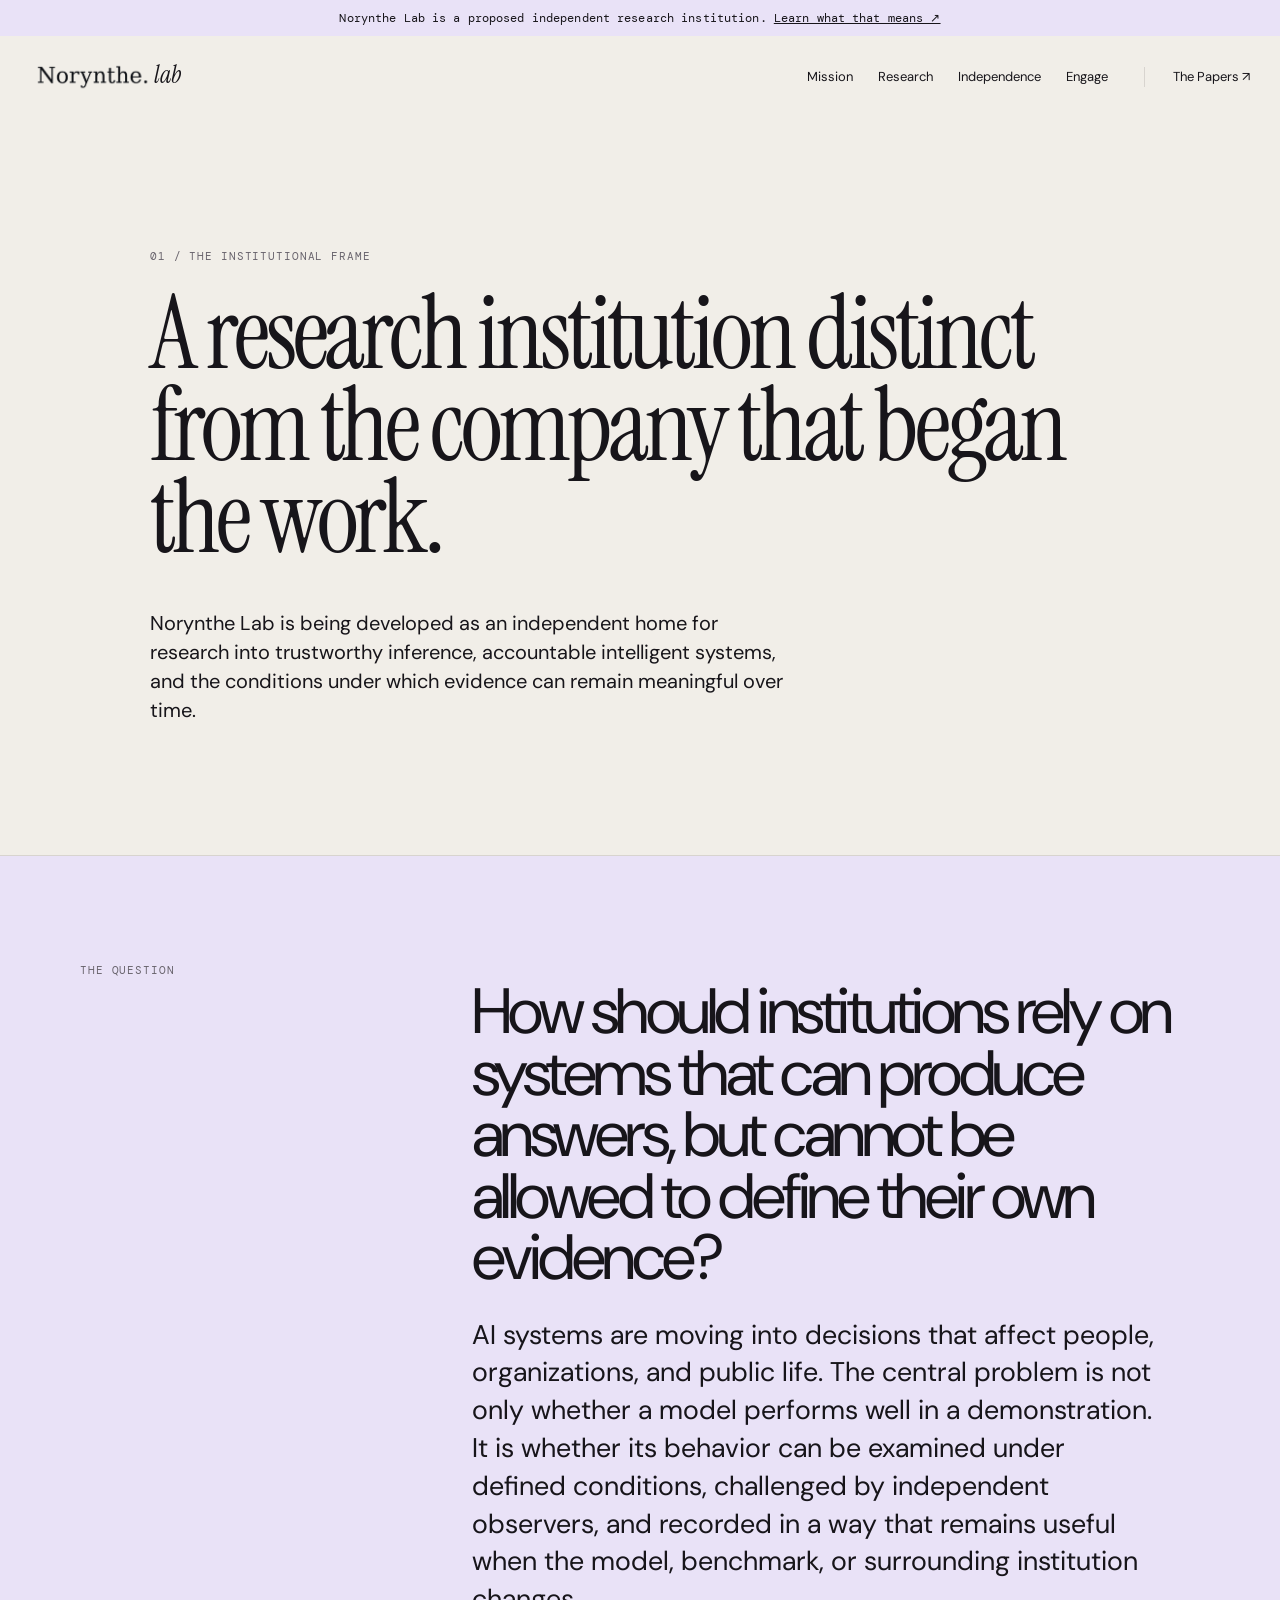
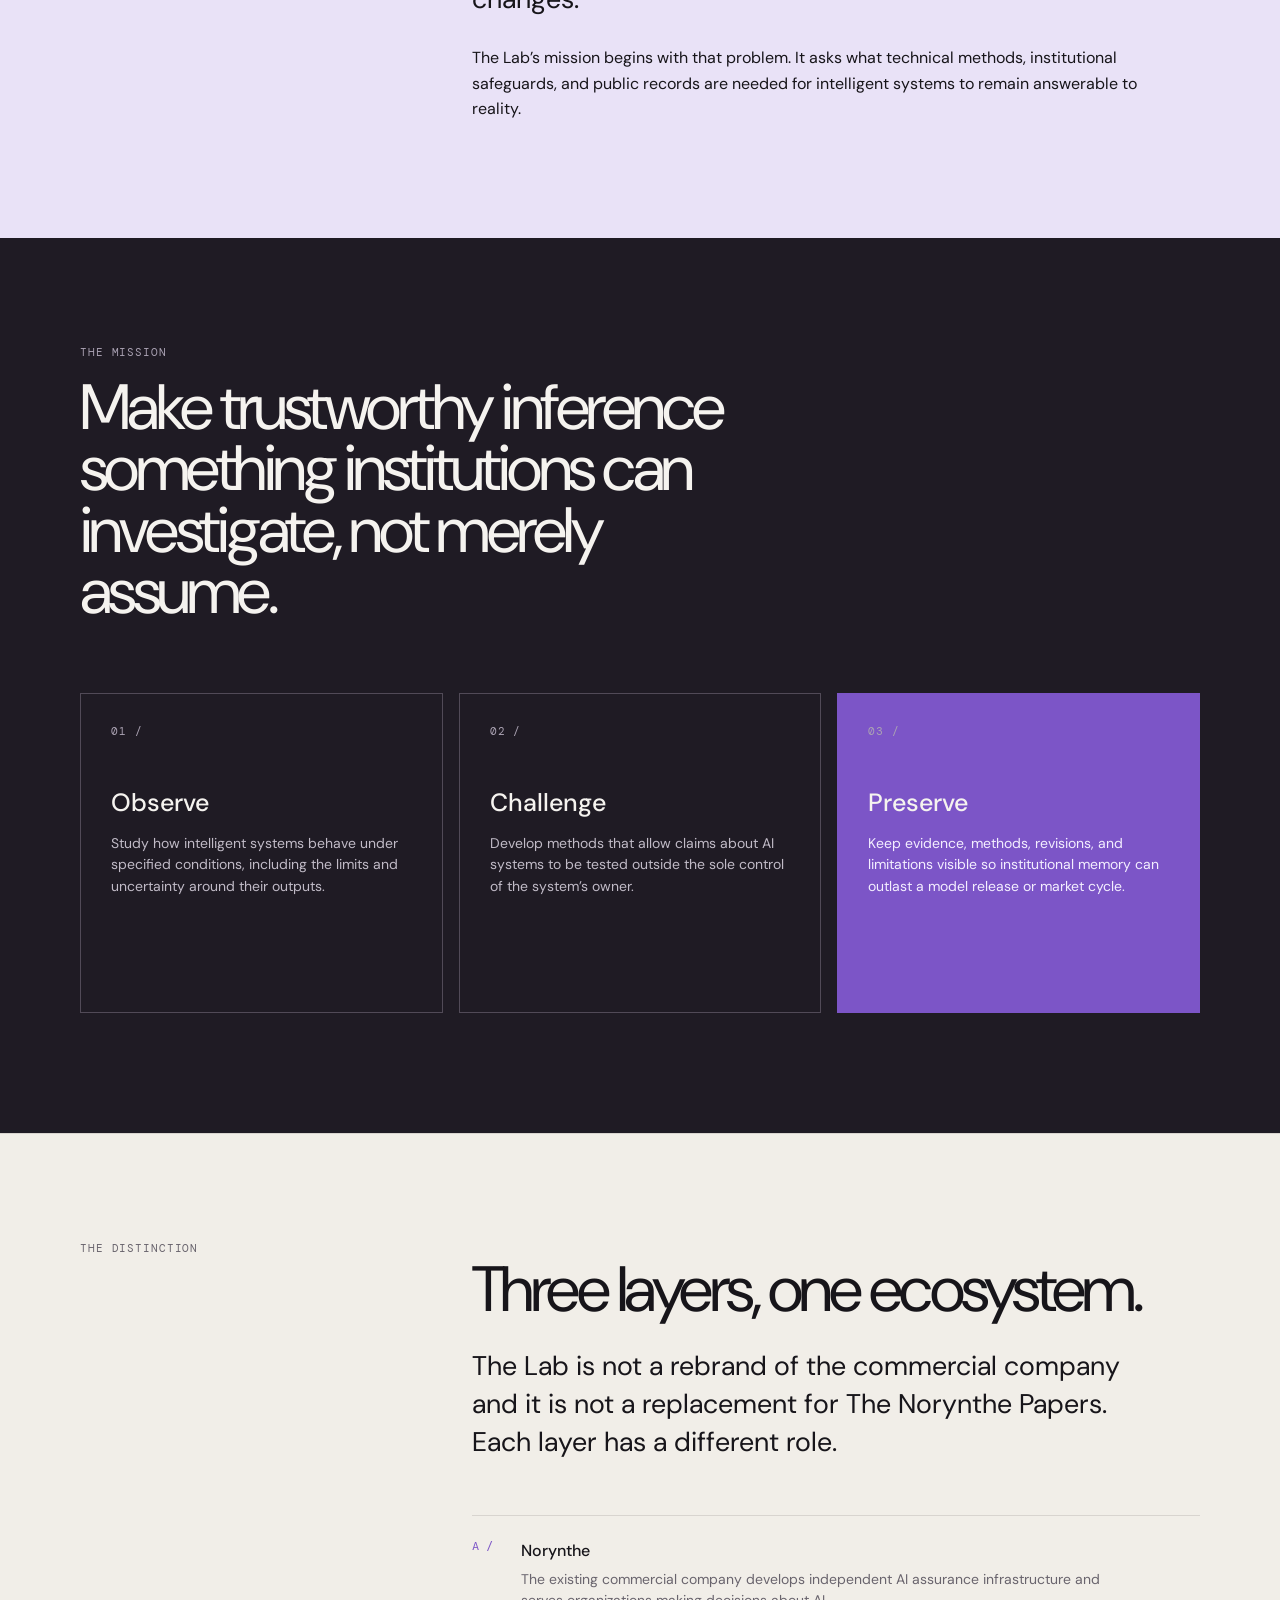
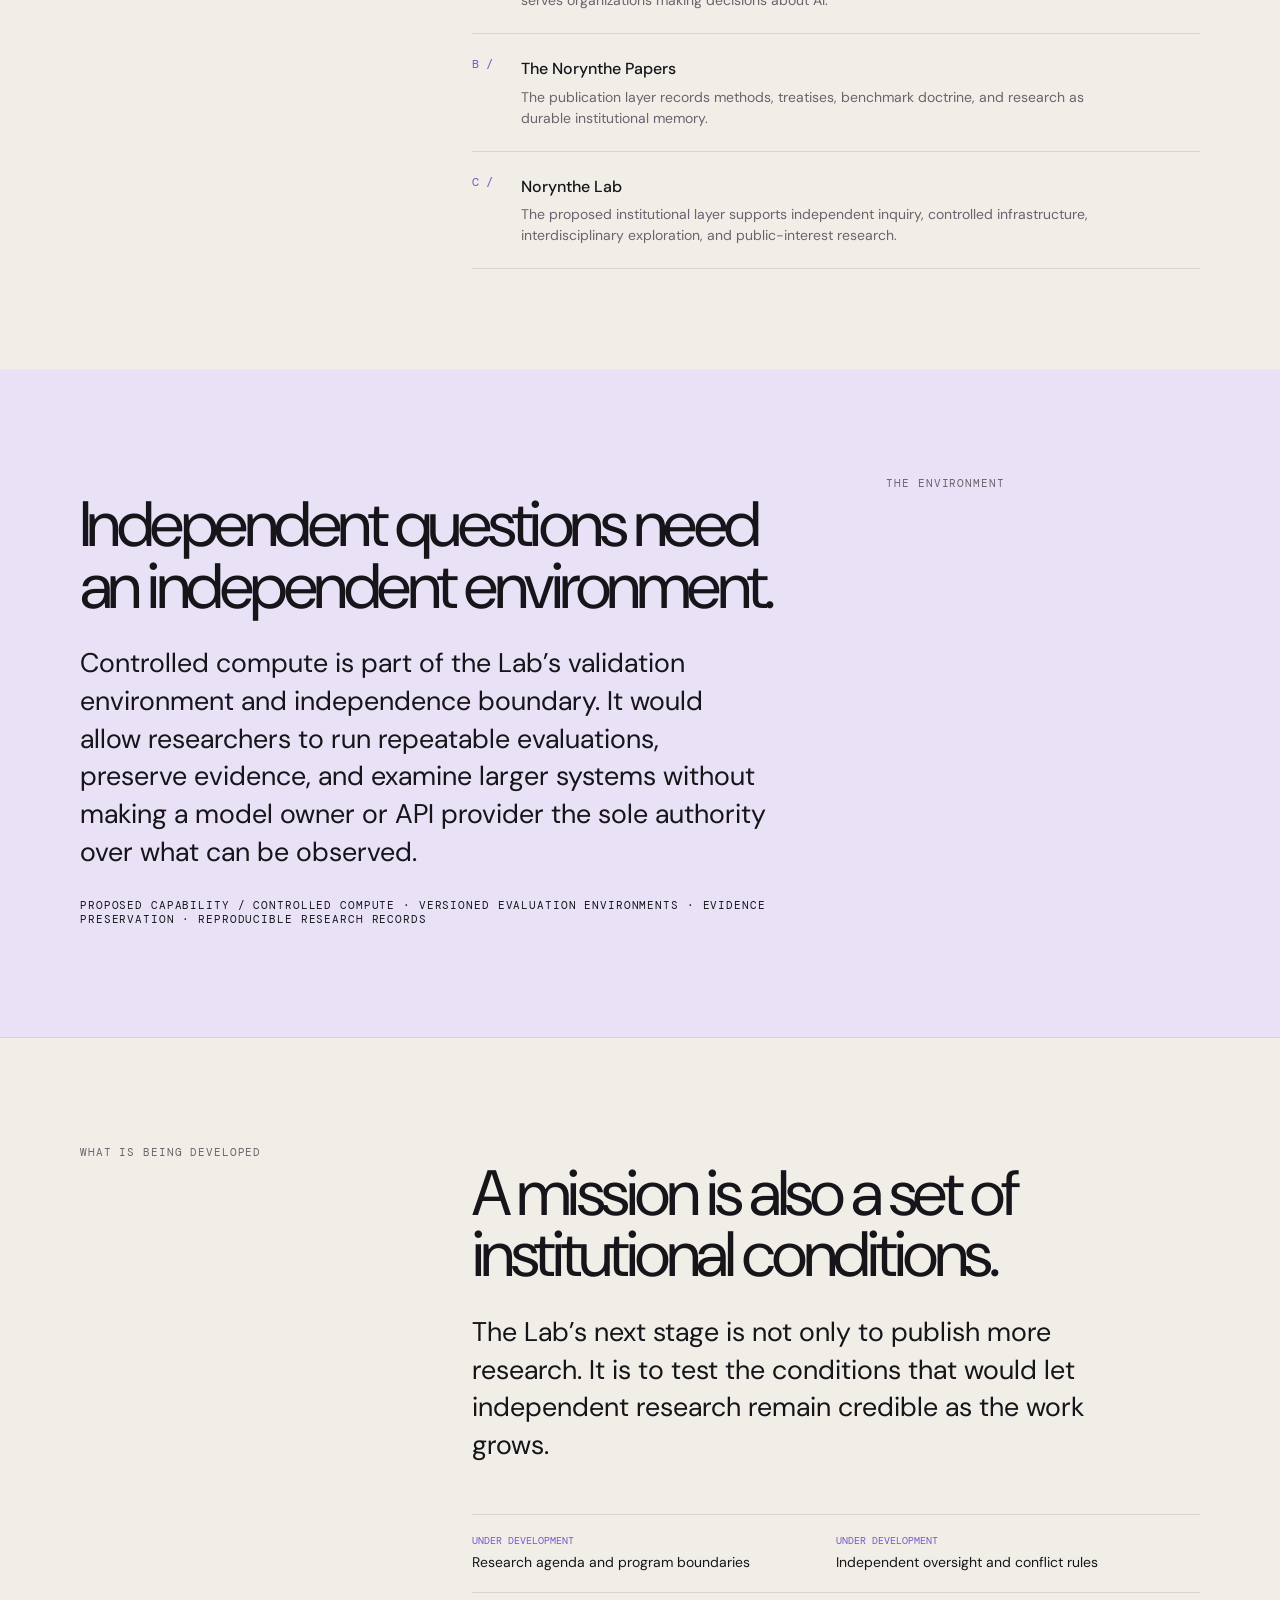
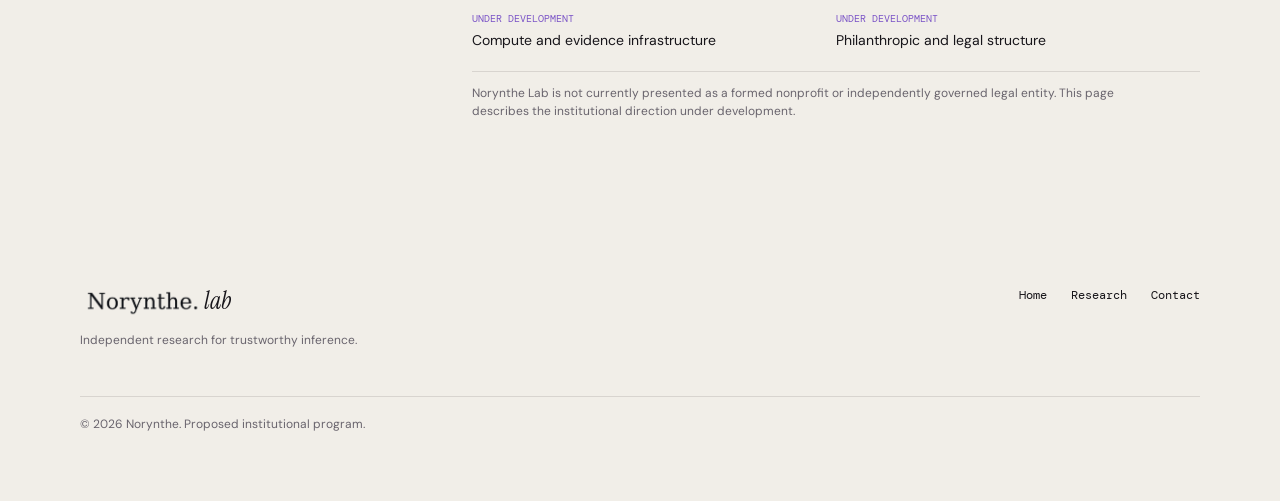
==== commit 3303d5f7: "Refresh internal page stylesheet cache" ====
--- a/lab.html
+++ b/lab.html
@@ -4,8 +4,8 @@
   <meta charset="utf-8"><meta name="viewport" content="width=device-width, initial-scale=1">
   <meta name="description" content="The mission and institutional frame for Norynthe Lab.">
   <title>The Lab | Norynthe Lab</title><link rel="icon" type="image/png" href="favicon.png">
-  <link rel="preconnect" href="https://fonts.googleapis.com"><link rel="preconnect" href="https://fonts.gstatic.com" crossorigin>
-  <link href="https://fonts.googleapis.com/css2?family=DM+Mono:wght@400;500&family=DM+Sans:wght@400;500;600&family=Instrument+Serif:ital@0;1&display=swap" rel="stylesheet"><link rel="stylesheet" href="styles.css?v=lab-pages-2">
+<link rel="preconnect" href="https://fonts.googleapis.com"><link rel="preconnect" href="https://fonts.gstatic.com" crossorigin>
+  <link href="https://fonts.googleapis.com/css2?family=DM+Mono:wght@400;500&family=DM+Sans:wght@400;500;600&family=Instrument+Serif:ital@0;1&display=swap" rel="stylesheet"><link rel="stylesheet" href="styles.css?v=alternating-sections-1">
 </head>
 <body class="lab-page">
 <div class="notice">Norynthe Lab is a proposed independent research institution. <a href="lab.html">Learn what that means&nbsp;↗</a></div>
--- a/styles.css
+++ b/styles.css
@@ -11,3 +11,5 @@
 .wordmark em{transform:translateX(-5px)}
 .page-hero{padding:120px 0 110px}.page-hero h1{max-width:1000px}.page-hero .intro{max-width:650px;margin-top:45px}.inner-page .engage-section{min-height:calc(100vh - 82px);display:flex;align-items:center}
 .lab-page{background:#f1eee8}.lab-page .page-hero{max-width:980px}.lab-page .page-hero h1{font-family:var(--serif);font-size:clamp(58px,8vw,104px);letter-spacing:-.04em;line-height:.9}.lab-page .rule-section:nth-of-type(2){background:#e9e2f7}.lab-page .large-copy{font-size:27px}.research-page{background:#ebe8e2}.research-page .page-hero{max-width:1180px;border-bottom:1px solid var(--line)}.research-page .page-hero h1{font-size:clamp(54px,7vw,92px)}.research-page .dark-section{background:#151319}.research-page .research-list>div{padding:28px 0}.research-page .research-list strong{font-family:var(--serif);font-size:24px;font-weight:400}.research-page .button{background:var(--ink);color:var(--paper)}
+.inner-page>section:nth-of-type(3) .two-col,.inner-page>section:nth-of-type(5) .two-col{grid-template-columns:1fr 28%}.inner-page>section:nth-of-type(3) .two-col>.section-label,.inner-page>section:nth-of-type(5) .two-col>.section-label{grid-column:2;grid-row:1}.inner-page>section:nth-of-type(3) .two-col>div,.inner-page>section:nth-of-type(5) .two-col>div{grid-column:1;grid-row:1}
+@media(max-width:760px){.inner-page>section:nth-of-type(3) .two-col,.inner-page>section:nth-of-type(5) .two-col{display:block}.inner-page>section:nth-of-type(3) .two-col>.section-label,.inner-page>section:nth-of-type(5) .two-col>.section-label{margin-bottom:32px}}
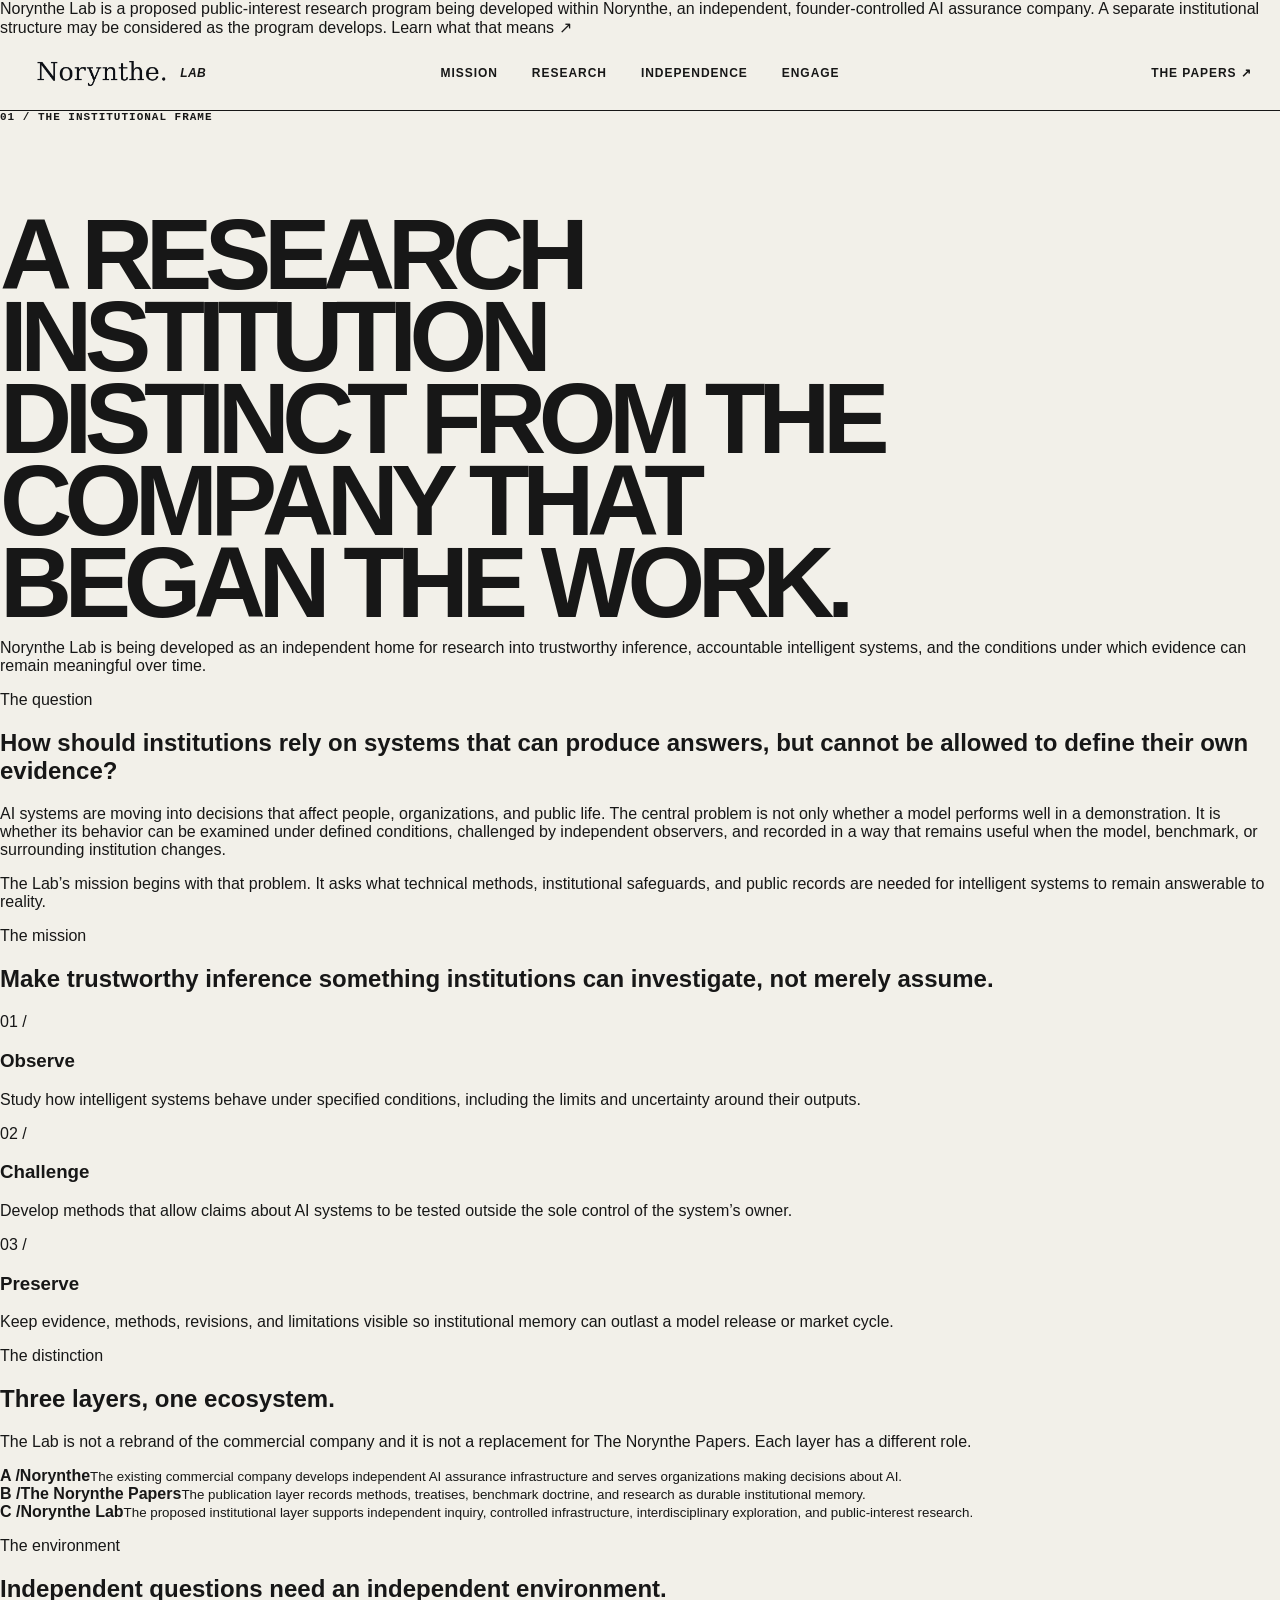
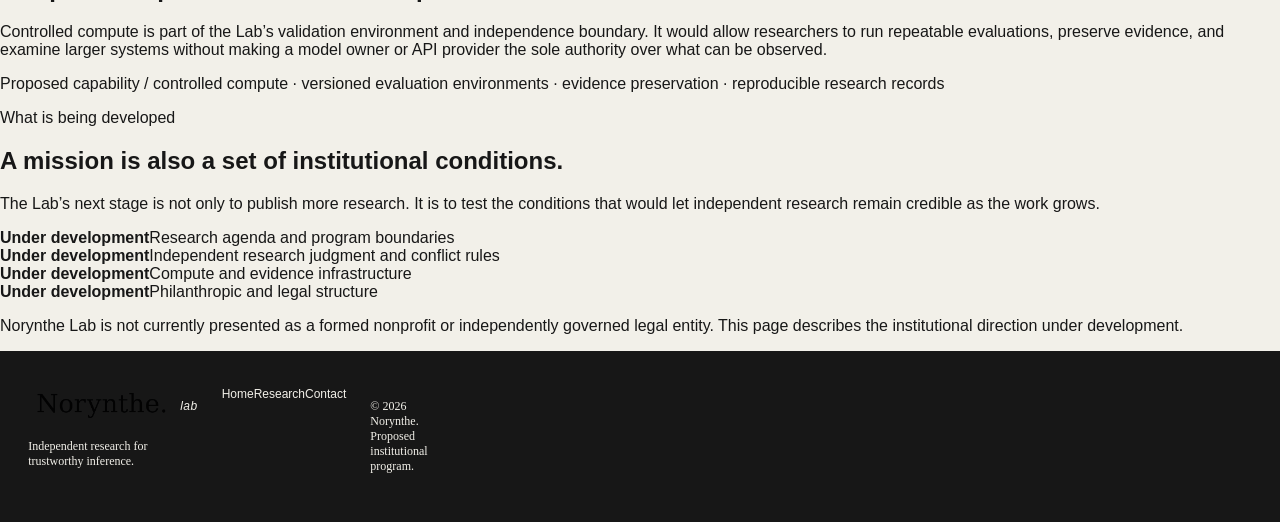
==== commit 795805b4: "Align Lab institutional framework language" ====
--- a/lab.html
+++ b/lab.html
@@ -5,10 +5,10 @@
   <meta name="description" content="The mission and institutional frame for Norynthe Lab.">
   <title>The Lab | Norynthe Lab</title><link rel="icon" type="image/png" href="favicon.png">
 <link rel="preconnect" href="https://fonts.googleapis.com"><link rel="preconnect" href="https://fonts.gstatic.com" crossorigin>
-  <link href="https://fonts.googleapis.com/css2?family=DM+Mono:wght@400;500&family=DM+Sans:wght@400;500;600&family=Instrument+Serif:ital@0;1&display=swap" rel="stylesheet"><link rel="stylesheet" href="styles.css?v=alternating-sections-1">
+<link href="https://fonts.googleapis.com/css2?family=DM+Mono:wght@400;500&family=DM+Sans:wght@400;500;600&family=Instrument+Serif:ital@0;1&display=swap" rel="stylesheet"><link rel="stylesheet" href="styles.css?v=question-centered-1">
 </head>
 <body class="lab-page">
-<div class="notice">Norynthe Lab is a proposed independent research institution. <a href="lab.html">Learn what that means&nbsp;↗</a></div>
+<div class="notice">Norynthe Lab is a proposed public-interest research program being developed within Norynthe, an independent, founder-controlled AI assurance company. A separate institutional structure may be considered as the program develops. <a href="lab.html">Learn what that means&nbsp;↗</a></div>
 <header class="site-header"><a class="wordmark" href="index.html" aria-label="Norynthe Lab home"><img src="norynthe-master.png" alt="Norynthe"> <em>lab</em></a><nav aria-label="Primary navigation"><a href="lab.html">Mission</a><a href="research.html">Research</a><a href="independence.html">Independence</a><a href="engage.html">Engage</a></nav><a class="header-link" href="https://papers.norynthe.com/">The Papers&nbsp;↗</a></header>
 <main class="inner-page">
 <section class="page-hero wrap"><p class="eyebrow">01 / The institutional frame</p><h1>A research institution distinct from the company that began the work.</h1><p class="intro">Norynthe Lab is being developed as an independent home for research into trustworthy inference, accountable intelligent systems, and the conditions under which evidence can remain meaningful over time.</p></section>
@@ -16,7 +16,7 @@
 <section class="dark-section"><div class="wrap"><div class="section-intro"><p class="section-label">The mission</p><h2>Make trustworthy inference something institutions can investigate, not merely assume.</h2></div><div class="cards three"><article><span class="card-num">01 /</span><h3>Observe</h3><p>Study how intelligent systems behave under specified conditions, including the limits and uncertainty around their outputs.</p></article><article><span class="card-num">02 /</span><h3>Challenge</h3><p>Develop methods that allow claims about AI systems to be tested outside the sole control of the system’s owner.</p></article><article class="accent-card"><span class="card-num">03 /</span><h3>Preserve</h3><p>Keep evidence, methods, revisions, and limitations visible so institutional memory can outlast a model release or market cycle.</p></article></div></div></section>
 <section class="rule-section"><div class="wrap two-col"><p class="section-label">The distinction</p><div><h2>Three layers, one ecosystem.</h2><p class="large-copy">The Lab is not a rebrand of the commercial company and it is not a replacement for The Norynthe Papers. Each layer has a different role.</p><div class="research-list"><div><b>A /</b><span><strong>Norynthe</strong><small>The existing commercial company develops independent AI assurance infrastructure and serves organizations making decisions about AI.</small></span></div><div><b>B /</b><span><strong>The Norynthe Papers</strong><small>The publication layer records methods, treatises, benchmark doctrine, and research as durable institutional memory.</small></span></div><div><b>C /</b><span><strong>Norynthe Lab</strong><small>The proposed institutional layer supports independent inquiry, controlled infrastructure, interdisciplinary exploration, and public-interest research.</small></span></div></div></div></div></section>
 <section class="infra-section"><div class="wrap two-col"><p class="section-label">The environment</p><div><h2>Independent questions need an independent environment.</h2><p class="large-copy">Controlled compute is part of the Lab’s validation environment and independence boundary. It would allow researchers to run repeatable evaluations, preserve evidence, and examine larger systems without making a model owner or API provider the sole authority over what can be observed.</p><p class="mono-note">Proposed capability / controlled compute · versioned evaluation environments · evidence preservation · reproducible research records</p></div></div></section>
-<section class="rule-section"><div class="wrap two-col"><p class="section-label">What is being developed</p><div><h2>A mission is also a set of institutional conditions.</h2><p class="large-copy">The Lab’s next stage is not only to publish more research. It is to test the conditions that would let independent research remain credible as the work grows.</p><div class="governance-grid"><div><b>Under development</b><span>Research agenda and program boundaries</span></div><div><b>Under development</b><span>Independent oversight and conflict rules</span></div><div><b>Under development</b><span>Compute and evidence infrastructure</span></div><div><b>Under development</b><span>Philanthropic and legal structure</span></div></div><p class="small-note">Norynthe Lab is not currently presented as a formed nonprofit or independently governed legal entity. This page describes the institutional direction under development.</p></div></div></section>
+<section class="rule-section"><div class="wrap two-col"><p class="section-label">What is being developed</p><div><h2>A mission is also a set of institutional conditions.</h2><p class="large-copy">The Lab’s next stage is not only to publish more research. It is to test the conditions that would let independent research remain credible as the work grows.</p><div class="governance-grid"><div><b>Under development</b><span>Research agenda and program boundaries</span></div><div><b>Under development</b><span>Independent research judgment and conflict rules</span></div><div><b>Under development</b><span>Compute and evidence infrastructure</span></div><div><b>Under development</b><span>Philanthropic and legal structure</span></div></div><p class="small-note">Norynthe Lab is not currently presented as a formed nonprofit or independently governed legal entity. This page describes the institutional direction under development.</p></div></div></section>
 </main>
 <footer class="site-footer"><div class="wrap footer-grid"><div><a class="wordmark" href="index.html"><img src="norynthe-master.png" alt="Norynthe"> <em>lab</em></a><p>Independent research for trustworthy inference.</p></div><div class="footer-links"><a href="index.html">Home</a><a href="research.html">Research</a><a href="mailto:hello@norynthe.com">Contact</a></div><p class="copyright">© 2026 Norynthe. Proposed institutional program.</p></div></footer>
 </body></html>
--- a/styles.css
+++ b/styles.css
@@ -1,15 +1,24 @@
-:root{--ink:#17151a;--muted:#69646d;--paper:#f5f3ef;--line:#d8d4cf;--accent:#7c55c7;--dark:#1f1b24;--serif:'Instrument Serif',Georgia,serif;--sans:'DM Sans',Arial,sans-serif;--mono:'DM Mono',monospace}*{box-sizing:border-box}html{scroll-behavior:smooth}body{margin:0;background:var(--paper);color:var(--ink);font-family:var(--sans);line-height:1.6}.wrap{width:min(1120px,calc(100% - 48px));margin:auto}.notice{padding:10px 24px;background:#e9e2f7;text-align:center;font:12px var(--mono);letter-spacing:.01em}.notice a{color:var(--ink)}.site-header{height:82px;display:flex;align-items:center;gap:36px;width:min(1220px,calc(100% - 48px));margin:auto}.wordmark{color:var(--ink);display:flex;align-items:center;gap:8px;text-decoration:none}.wordmark img{width:116px;height:auto;display:block;mix-blend-mode:multiply}.wordmark em{font:italic 18px var(--serif);margin-left:0}.site-header nav{display:flex;gap:25px;margin-left:auto}.site-header a:not(.wordmark){font-size:13px;color:var(--ink);text-decoration:none}.site-header nav a:hover,.header-link:hover{color:var(--accent)!important}.header-link{border-left:1px solid var(--line);padding-left:28px}.hero{padding:120px 0 115px}.eyebrow,.section-label,.card-num,.mono-note{font:11px var(--mono);letter-spacing:.08em;text-transform:uppercase}.eyebrow{color:var(--muted)}.eyebrow span{margin:0 8px;color:var(--accent)}h1,h2{font-weight:400;letter-spacing:-.055em;line-height:.96;margin:25px 0}h1{font-size:clamp(56px,9vw,112px);max-width:900px}h1 i,h2 i{font-family:var(--serif);font-weight:400}h2{font-size:clamp(38px,5vw,65px)}.hero-bottom{display:flex;align-items:end;justify-content:space-between;margin-top:60px}.intro{font-size:20px;line-height:1.45;max-width:490px}.arrow-link,.button{color:var(--ink);text-decoration:none;font-size:13px}.arrow-link{border-bottom:1px solid var(--ink);padding-bottom:8px}.arrow-link span{padding-left:30px}.rule-section{border-top:1px solid var(--line);padding:100px 0}.two-col{display:grid;grid-template-columns:28% 1fr;gap:7%}.section-label{color:var(--muted);margin:7px 0}.large-copy{font-size:24px;line-height:1.4;max-width:690px}.two-col p:not(.section-label){max-width:690px}.dark-section{background:var(--dark);color:#f5f3ef;padding:100px 0 120px}.dark-section .section-label{color:#a9a1b2}.section-intro{max-width:720px}.section-intro h2{margin-top:18px}.cards{display:grid;gap:16px;margin-top:70px}.three{grid-template-columns:repeat(3,1fr)}.cards article{border:1px solid #514a57;padding:30px;min-height:320px;display:flex;flex-direction:column}.cards .accent-card{background:var(--accent);border-color:var(--accent)}.card-num{color:#aba3b3}.cards h3{font-size:25px;font-weight:500;margin:45px 0 10px}.cards p{color:#c1bbc7;font-size:14px;line-height:1.55;margin:0}.cards .accent-card p{color:#f4efff}.cards a{margin-top:auto;color:inherit;font:12px var(--mono);text-decoration:none}.research-list{margin-top:55px;border-top:1px solid var(--line)}.research-list>div{display:flex;gap:28px;padding:22px 0;border-bottom:1px solid var(--line)}.research-list b{font:12px var(--mono);color:var(--accent)}.research-list span{display:grid;gap:5px}.research-list strong{font-size:16px;font-weight:500}.research-list small{color:var(--muted);font-size:14px;line-height:1.5;max-width:580px}.infra-section{background:#e9e2f7;padding:100px 0}.infra-grid{display:grid;grid-template-columns:1fr 1fr;gap:14%}.infra-grid p{font-size:19px;line-height:1.55;margin-top:8px}.infra-grid .mono-note{font-size:11px;line-height:1.8;margin-top:45px}.governance-grid{display:grid;grid-template-columns:1fr 1fr;border-top:1px solid var(--line);margin-top:50px}.governance-grid div{padding:19px 12px 19px 0;border-bottom:1px solid var(--line);display:grid;gap:4px}.governance-grid b{font:10px var(--mono);color:var(--accent);text-transform:uppercase}.governance-grid span{font-size:14px}.small-note{color:var(--muted);font-size:12px!important;line-height:1.5!important}.engage-section{background:var(--ink);color:var(--paper);padding:120px 0}.engage-inner{max-width:800px}.engage-section .eyebrow{color:#a8a1aa}.engage-section h2{font-size:clamp(52px,8vw,92px)}.engage-section>div>p:not(.eyebrow):not(.small-note){max-width:520px;font-size:18px;color:#c8c3ca}.button{display:inline-block;color:var(--ink);background:var(--paper);padding:14px 20px;margin:30px 0 18px}.engage-section .small-note{color:#99929d}.site-footer{padding:55px 0}.footer-grid{display:grid;grid-template-columns:1fr auto;gap:22px}.site-footer p{font-size:12px;color:var(--muted)}.footer-links{display:flex;gap:24px}.footer-links a{color:var(--ink);font:12px var(--mono);text-decoration:none}.copyright{grid-column:1/-1;border-top:1px solid var(--line);padding-top:18px}@media(max-width:760px){.site-header{height:auto;padding:22px 0;flex-wrap:wrap;gap:18px}.site-header nav{order:3;width:100%;overflow:auto;margin:0;gap:18px}.header-link{margin-left:auto}.hero{padding:75px 0}.hero-bottom,.two-col,.infra-grid{display:block}.hero-bottom .arrow-link{display:inline-block;margin-top:32px}.rule-section,.dark-section,.infra-section,.engage-section{padding:70px 0}.two-col>.section-label{margin-bottom:32px}.three{grid-template-columns:1fr}.cards article{min-height:260px}.footer-grid{display:block}.footer-links{margin:30px 0}.copyright{margin-top:30px;padding-top:18px}.notice{font-size:10px}}
-:root{--ink:#17151a;--muted:#69646d;--paper:#f5f3ef;--line:#d8d4cf;--accent:#7c55c7;--dark:#1f1b24;--serif:'Instrument Serif',Georgia,serif;--sans:'DM Sans',Arial,sans-serif;--mono:'DM Mono',monospace}*{box-sizing:border-box}html{scroll-behavior:smooth}body{margin:0;background:var(--paper);color:var(--ink);font-family:var(--sans);line-height:1.6}.wrap{width:min(1120px,calc(100% - 48px));margin:auto}.notice{padding:10px 24px;background:#e9e2f7;text-align:center;font:12px var(--mono);letter-spacing:.01em}.notice a{color:var(--ink)}.site-header{height:82px;display:flex;align-items:center;gap:36px;width:min(1220px,calc(100% - 48px));margin:auto}.wordmark{color:var(--ink);display:flex;align-items:center;gap:8px;text-decoration:none}.wordmark img{width:116px;height:auto;display:block;mix-blend-mode:multiply}.wordmark em{font:italic 18px var(--serif);margin-left:0}.site-header nav{display:flex;gap:25px;margin-left:auto}.site-header a:not(.wordmark){font-size:13px;color:var(--ink);text-decoration:none}.site-header nav a:hover,.header-link:hover{color:var(--accent)!important}.header-link{border-left:1px solid var(--line);padding-left:28px}.hero{padding:120px 0 115px}.eyebrow,.section-label,.card-num,.mono-note{font:11px var(--mono);letter-spacing:.08em;text-transform:uppercase}.eyebrow{color:var(--muted)}.eyebrow span{margin:0 8px;color:var(--accent)}h1,h2{font-weight:400;letter-spacing:-.055em;line-height:.96;margin:25px 0}h1{font-size:clamp(56px,9vw,112px);max-width:900px}h1 i,h2 i{font-family:var(--serif);font-weight:400}h2{font-size:clamp(38px,5vw,65px)}.hero-bottom{display:flex;align-items:end;justify-content:space-between;margin-top:60px}.intro{font-size:20px;line-height:1.45;max-width:490px}.arrow-link,.button{color:var(--ink);text-decoration:none;font-size:13px}.arrow-link{border-bottom:1px solid var(--ink);padding-bottom:8px}.arrow-link span{padding-left:30px}.rule-section{border-top:1px solid var(--line);padding:100px 0}.two-col{display:grid;grid-template-columns:28% 1fr;gap:7%}.section-label{color:var(--muted);margin:7px 0}.large-copy{font-size:24px;line-height:1.4;max-width:690px}.two-col p:not(.section-label){max-width:690px}.dark-section{background:var(--dark);color:#f5f3ef;padding:100px 0 120px}.dark-section .section-label{color:#a9a1b2}.section-intro{max-width:720px}.section-intro h2{margin-top:18px}.cards{display:grid;gap:16px;margin-top:70px}.three{grid-template-columns:repeat(3,1fr)}.cards article{border:1px solid #514a57;padding:30px;min-height:320px;display:flex;flex-direction:column}.cards .accent-card{background:var(--accent);border-color:var(--accent)}.card-num{color:#aba3b3}.cards h3{font-size:25px;font-weight:500;margin:45px 0 10px}.cards p{color:#c1bbc7;font-size:14px;line-height:1.55;margin:0}.cards .accent-card p{color:#f4efff}.cards a{margin-top:auto;color:inherit;font:12px var(--mono);text-decoration:none}.research-list{margin-top:55px;border-top:1px solid var(--line)}.research-list>div{display:flex;gap:28px;padding:22px 0;border-bottom:1px solid var(--line)}.research-list b{font:12px var(--mono);color:var(--accent)}.research-list span{display:grid;gap:5px}.research-list strong{font-size:16px;font-weight:500}.research-list small{color:var(--muted);font-size:14px;line-height:1.5;max-width:580px}.infra-section{background:#e9e2f7;padding:100px 0}.infra-grid{display:grid;grid-template-columns:1fr 1fr;gap:14%}.infra-grid p{font-size:19px;line-height:1.55;margin-top:8px}.infra-grid .mono-note{font-size:11px;line-height:1.8;margin-top:45px}.governance-grid{display:grid;grid-template-columns:1fr 1fr;border-top:1px solid var(--line);margin-top:50px}.governance-grid div{padding:19px 12px 19px 0;border-bottom:1px solid var(--line);display:grid;gap:4px}.governance-grid b{font:10px var(--mono);color:var(--accent);text-transform:uppercase}.governance-grid span{font-size:14px}.small-note{color:var(--muted);font-size:12px!important;line-height:1.5!important}.engage-section{background:var(--ink);color:var(--paper);padding:120px 0}.engage-inner{max-width:800px}.engage-section .eyebrow{color:#a8a1aa}.engage-section h2{font-size:clamp(52px,8vw,92px)}.engage-section>div>p:not(.eyebrow):not(.small-note){max-width:520px;font-size:18px;color:#c8c3ca}.button{display:inline-block;color:var(--ink);background:var(--paper);padding:14px 20px;margin:30px 0 18px}.engage-section .small-note{color:#99929d}.site-footer{padding:55px 0}.footer-grid{display:grid;grid-template-columns:1fr auto;gap:22px}.site-footer p{font-size:12px;color:var(--muted)}.footer-links{display:flex;gap:24px}.footer-links a{color:var(--ink);font:12px var(--mono);text-decoration:none}.copyright{grid-column:1/-1;border-top:1px solid var(--line);padding-top:18px}@media(max-width:760px){.site-header{height:auto;padding:22px 0;flex-wrap:wrap;gap:18px}.site-header nav{order:3;width:100%;overflow:auto;margin:0;gap:18px}.header-link{margin-left:auto}.hero{padding:75px 0}.hero-bottom,.two-col,.infra-grid{display:block}.hero-bottom .arrow-link{display:inline-block;margin-top:32px}.rule-section,.dark-section,.infra-section,.engage-section{padding:70px 0}.two-col>.section-label{margin-bottom:32px}.three{grid-template-columns:1fr}.cards article{min-height:260px}.footer-grid{display:block}.footer-links{margin:30px 0}.copyright{margin-top:30px;padding-top:18px}.notice{font-size:10px}}
-.wordmark img{height:32px;width:auto}
-.wordmark em{font-size:24px;line-height:1;align-self:flex-end;padding-bottom:2px}
-.wordmark{align-items:baseline;gap:9px}.wordmark em{font-size:24px;line-height:1;padding-bottom:0;align-self:auto;transform:translateY(-1px)}
-.wordmark{align-items:center;gap:10px}.wordmark em{font-size:24px;line-height:1;position:relative;top:-5px;transform:none}
-.wordmark em{top:0}
-.wordmark{gap:6px}.wordmark em{top:-2px}
-.wordmark{gap:3px}
-.wordmark em{transform:translateX(-2px)}
-.wordmark em{transform:translateX(-5px)}
-.page-hero{padding:120px 0 110px}.page-hero h1{max-width:1000px}.page-hero .intro{max-width:650px;margin-top:45px}.inner-page .engage-section{min-height:calc(100vh - 82px);display:flex;align-items:center}
-.lab-page{background:#f1eee8}.lab-page .page-hero{max-width:980px}.lab-page .page-hero h1{font-family:var(--serif);font-size:clamp(58px,8vw,104px);letter-spacing:-.04em;line-height:.9}.lab-page .rule-section:nth-of-type(2){background:#e9e2f7}.lab-page .large-copy{font-size:27px}.research-page{background:#ebe8e2}.research-page .page-hero{max-width:1180px;border-bottom:1px solid var(--line)}.research-page .page-hero h1{font-size:clamp(54px,7vw,92px)}.research-page .dark-section{background:#151319}.research-page .research-list>div{padding:28px 0}.research-page .research-list strong{font-family:var(--serif);font-size:24px;font-weight:400}.research-page .button{background:var(--ink);color:var(--paper)}
-.inner-page>section:nth-of-type(3) .two-col,.inner-page>section:nth-of-type(5) .two-col{grid-template-columns:1fr 28%}.inner-page>section:nth-of-type(3) .two-col>.section-label,.inner-page>section:nth-of-type(5) .two-col>.section-label{grid-column:2;grid-row:1}.inner-page>section:nth-of-type(3) .two-col>div,.inner-page>section:nth-of-type(5) .two-col>div{grid-column:1;grid-row:1}
-@media(max-width:760px){.inner-page>section:nth-of-type(3) .two-col,.inner-page>section:nth-of-type(5) .two-col{display:block}.inner-page>section:nth-of-type(3) .two-col>.section-label,.inner-page>section:nth-of-type(5) .two-col>.section-label{margin-bottom:32px}}
+:root { --ink:#171717; --paper:#f2f0e9; --signal:#e5ff3f; }
+* { box-sizing:border-box; } html { scroll-behavior:smooth; } body { margin:0; background:var(--paper); color:var(--ink); font-family:Arial,Helvetica,sans-serif; } a { color:inherit; text-decoration:none; }
+.site-header { height:74px; padding:0 2.2vw; border-bottom:1px solid var(--ink); display:grid; grid-template-columns:1fr auto 1fr; align-items:center; font-size:12px; font-weight:700; letter-spacing:.08em; text-transform:uppercase; }
+.wordmark { display:inline-flex;align-items:center;gap:4px;letter-spacing:.04em;}.wordmark img{display:block;width:148px;height:auto;mix-blend-mode:multiply}.wordmark span{font-size:10px;font-weight:500;white-space:nowrap;transform:translateY(1px)}.footer-wordmark img{filter:invert(1);mix-blend-mode:screen}.site-header nav{display:flex;gap:34px}.site-header nav a,.header-link{border-bottom:1px solid transparent;padding:4px 0}.site-header nav a:hover,.header-link:hover{border-color:currentColor}.header-link{justify-self:end}
+.hero { min-height:calc(100vh - 74px); display:grid; grid-template-columns:1.08fr .92fr; border-bottom:1px solid var(--ink); }
+.hero-copy { min-width:0; padding:clamp(36px,5vw,82px) 4vw 48px 2.2vw; display:flex; flex-direction:column; }
+.eyebrow{display:flex;justify-content:space-between;margin:0 0 clamp(58px,10vh,118px);font:700 11px/1.2 monospace;letter-spacing:.09em;text-transform:uppercase}.eyebrow span:first-child:before{content:"";display:inline-block;width:8px;height:8px;border-radius:50%;background:var(--signal);border:1px solid var(--ink);margin-right:9px}
+h1{font-size:clamp(66px,7.8vw,133px);line-height:.82;letter-spacing:-.075em;margin:0;font-weight:800;text-transform:uppercase;max-width:900px}h1 em{font-family:Georgia,'Times New Roman',serif;font-weight:400;text-transform:none;letter-spacing:-.06em}
+.dek{font-family:Georgia,'Times New Roman',serif;font-size:clamp(20px,1.55vw,28px);line-height:1.35;max-width:650px;margin:clamp(40px,7vh,80px) 0 38px}.hero-actions{display:flex;gap:10px;flex-wrap:wrap;margin-top:auto}.button{display:inline-flex;justify-content:space-between;gap:44px;align-items:center;padding:16px 18px;border:1px solid var(--ink);font-size:12px;font-weight:700;text-transform:uppercase;letter-spacing:.05em}.button-primary{background:var(--ink);color:white}.button-primary:hover{background:var(--signal);color:var(--ink)}.button-quiet:hover{background:#fff}
+.evidence-field{position:relative;overflow:hidden;background:var(--ink);color:var(--paper);min-height:630px}.evidence-field:before{content:"";position:absolute;inset:0;background-image:linear-gradient(rgba(255,255,255,.07) 1px,transparent 1px),linear-gradient(90deg,rgba(255,255,255,.07) 1px,transparent 1px);background-size:42px 42px}.field-label{position:absolute;z-index:4;font:10px/1.3 monospace;letter-spacing:.12em;text-transform:uppercase;max-width:200px}.field-label-top{top:28px;left:28px}.field-label-bottom{bottom:28px;right:28px;text-align:right}.orbit{position:absolute;border:1px solid rgba(229,255,63,.5);border-radius:50%;left:50%;top:50%;transform:translate(-50%,-50%)}.orbit-one{width:42%;aspect-ratio:1}.orbit-two{width:74%;aspect-ratio:1}.axis{position:absolute;background:rgba(255,255,255,.15)}.axis-x{height:1px;width:100%;top:50%}.axis-y{width:1px;height:100%;left:50%}.evidence-core{position:absolute;z-index:3;left:50%;top:50%;transform:translate(-50%,-50%);width:150px;height:150px;border-radius:50%;background:var(--signal);color:var(--ink);display:flex;flex-direction:column;align-items:center;justify-content:center;text-align:center}.evidence-core span{font:10px monospace;position:absolute;top:20px}.evidence-core strong{font-size:22px;letter-spacing:-.04em}.evidence-core small{font:9px monospace;margin-top:4px}.datum{position:absolute;z-index:3;font:10px monospace;text-transform:uppercase;letter-spacing:.08em}.datum i{display:inline-block;width:9px;height:9px;background:var(--signal);margin-right:7px}.datum-a{top:26%;left:18%}.datum-b{top:36%;right:10%}.datum-c{bottom:22%;left:24%}
+.section-tag{font:700 11px monospace;text-transform:uppercase;letter-spacing:.1em;margin:0}.statement{font-size:clamp(38px,5vw,78px);line-height:1.02;letter-spacing:-.05em;margin:0;max-width:1200px}.statement em,h2 em{font-family:Georgia,serif;font-weight:400}
+.thesis{padding:96px 2.2vw 108px;display:grid;grid-template-columns:1fr 3fr;gap:30px;border-bottom:1px solid var(--ink)}.thesis aside{display:flex;flex-direction:column;justify-content:space-between}.margin-note{font:12px/1.5 monospace;max-width:240px;margin:56px 0 0}.thesis-grid{display:grid;grid-template-columns:1fr 1fr;gap:50px;margin-top:72px;padding-top:22px;border-top:1px solid var(--ink)}.thesis-grid p{font-family:Georgia,serif;font-size:19px;line-height:1.45;margin:0}
+.program{background:#dad7cf;padding:100px 2.2vw 106px}.section-head{display:grid;grid-template-columns:1fr 2fr 1fr;gap:30px;align-items:start}.section-head h2,.infra-copy h2{font-size:clamp(46px,6.2vw,96px);line-height:.92;letter-spacing:-.06em;margin:0;font-weight:750}.section-head>p:last-child{font:17px/1.45 Georgia,serif;max-width:360px;margin:5px 0 0}.program-list{margin-top:76px;border-top:1px solid var(--ink)}.program-list article{display:grid;grid-template-columns:.45fr 1.1fr 1.2fr .9fr;gap:28px;align-items:center;padding:27px 0;border-bottom:1px solid var(--ink)}.program-number{font:11px monospace}.program-list h3{font-size:31px;letter-spacing:-.035em;margin:0}.program-list p{font:16px/1.45 Georgia,serif;margin:0}.program-list small{font:10px/1.5 monospace;text-transform:uppercase;letter-spacing:.07em}
+.infrastructure{display:grid;grid-template-columns:1fr 1fr;min-height:760px;border-bottom:1px solid var(--ink)}.infra-visual{position:relative;overflow:hidden;background:var(--signal);background-image:linear-gradient(rgba(23,23,23,.12) 1px,transparent 1px),linear-gradient(90deg,rgba(23,23,23,.12) 1px,transparent 1px);background-size:40px 40px}.infra-visual:before,.infra-visual:after{content:"";position:absolute;border:1px solid var(--ink);border-radius:50%;left:50%;top:50%;transform:translate(-50%,-50%)}.infra-visual:before{width:68%;aspect-ratio:1}.infra-visual:after{width:36%;aspect-ratio:1;background:var(--ink)}.infra-visual span,.infra-visual b,.infra-visual i{position:absolute;z-index:2;font:700 10px/1.4 monospace;letter-spacing:.08em}.infra-visual span{top:28px;left:28px}.infra-visual b{right:28px;bottom:28px;text-align:right}.infra-visual i{left:50%;top:50%;transform:translate(-50%,-50%);color:var(--paper);font-style:normal;text-align:center}.infra-copy{padding:72px 5vw;display:flex;flex-direction:column;justify-content:center}.infra-copy h2{font-size:clamp(48px,5vw,82px);margin:52px 0 36px}.infra-copy>p:not(.section-tag){font:20px/1.5 Georgia,serif;max-width:680px}.infra-copy ul{list-style:none;margin:46px 0 0;padding:0;border-top:1px solid var(--ink)}.infra-copy li{padding:15px 0;border-bottom:1px solid var(--ink);font:11px monospace;text-transform:uppercase;letter-spacing:.08em}.infra-copy li:before{content:"+";margin-right:16px}
+.independence{background:var(--ink);color:var(--paper);padding:100px 2.2vw}.inverse{border-bottom:1px solid rgba(255,255,255,.35);padding-bottom:74px}.principles{display:grid;grid-template-columns:repeat(4,1fr);margin-top:0}.principles>div{min-height:280px;padding:25px 22px;border-right:1px solid rgba(255,255,255,.35);display:flex;flex-direction:column}.principles>div:first-child{border-left:1px solid rgba(255,255,255,.35)}.principles span{font:11px monospace;color:var(--signal)}.principles strong{font-size:24px;margin-top:auto}.principles p{font:15px/1.45 Georgia,serif;min-height:66px;margin-bottom:0;color:#c8c5bc}.status-note{border:1px solid var(--signal);padding:18px;margin:36px 0 0;font:12px/1.55 monospace}.status-note b{color:var(--signal);text-transform:uppercase;margin-right:30px}
+.ecosystem{padding:86px 2.2vw 105px}.ecosystem-grid{display:grid;grid-template-columns:repeat(3,1fr);margin-top:48px}.ecosystem-grid>div{padding:27px;min-height:270px;border:1px solid var(--ink);margin-right:-1px;display:flex;flex-direction:column}.ecosystem-grid span{font:11px monospace}.ecosystem-grid h3{font-size:38px;letter-spacing:-.04em;margin:48px 0 15px}.ecosystem-grid p{font:17px/1.45 Georgia,serif;max-width:350px}.ecosystem-grid a,.ecosystem-grid b{font:700 11px monospace;text-transform:uppercase;margin-top:auto}.ecosystem-grid .active{background:var(--signal)}
+.proposal{padding:96px 2.2vw 64px;background:#d9d0ff}.proposal-intro{display:grid;grid-template-columns:1fr 2fr 1fr;gap:30px;align-items:start}.proposal h2{font-size:clamp(52px,7vw,112px);line-height:.9;letter-spacing:-.06em;margin:0}.proposal-lead{font:19px/1.45 Georgia,serif;margin:5px 0 0}.build-grid{display:grid;grid-template-columns:repeat(4,1fr);margin-top:76px;border-top:1px solid var(--ink);border-left:1px solid var(--ink)}.build-grid article{min-height:290px;padding:23px;display:flex;flex-direction:column;border-right:1px solid var(--ink);border-bottom:1px solid var(--ink)}.build-grid span{font:11px monospace}.build-grid h3{font-size:28px;letter-spacing:-.04em;margin:auto 0 18px}.build-grid p{font:16px/1.45 Georgia,serif;margin:0;min-height:92px}.founding-ask{display:grid;grid-template-columns:1fr 1fr auto;gap:48px;align-items:end;padding:62px 0 48px}.founding-ask>div{border-top:1px solid var(--ink);padding-top:16px}.founding-ask>div>p:last-child{font:18px/1.45 Georgia,serif;max-width:460px;margin:24px 0 0}.round-link{flex:none;width:178px;height:178px;border-radius:50%;background:var(--ink);color:white;display:flex;align-items:center;justify-content:center;text-align:center;font:700 12px/1.5 monospace;text-transform:uppercase}.round-link:hover{background:var(--signal);color:var(--ink)}.proposal-note{border-top:1px solid var(--ink);padding-top:16px;margin:0;font:10px/1.5 monospace;text-transform:uppercase;letter-spacing:.06em}
+footer{display:grid;grid-template-columns:1fr 1.5fr 1fr auto;gap:30px;align-items:center;padding:36px 2.2vw;background:var(--ink);color:var(--paper);font-size:12px}footer p{font-family:Georgia,serif}footer>div{display:flex;gap:24px}footer small{font:9px monospace;text-transform:uppercase}
+@media(max-width:850px){.site-header{grid-template-columns:1fr auto;padding:0 20px}.site-header nav{display:none}.hero{grid-template-columns:1fr}.hero-copy{min-height:680px;padding:30px 20px 34px}.evidence-field{min-height:560px}.eyebrow{margin-bottom:68px}.thesis,.section-head{grid-template-columns:1fr;padding-left:20px;padding-right:20px}.thesis aside{gap:24px}.margin-note{margin-top:16px}.thesis-grid{grid-template-columns:1fr;margin-top:48px}.program{padding:70px 20px 76px}.program-list{margin-top:52px}.program-list article{grid-template-columns:40px 1fr}.program-list p,.program-list small{grid-column:2}.infrastructure{grid-template-columns:1fr}.infra-visual{min-height:520px}.infra-copy{padding:62px 20px}.principles{grid-template-columns:1fr 1fr}.independence{padding:70px 20px}.principles>div{border:1px solid rgba(255,255,255,.35);margin:0 -1px -1px 0}.ecosystem{padding:66px 20px 74px}.ecosystem-grid{grid-template-columns:1fr}.ecosystem-grid>div{margin-bottom:-1px}.proposal{padding:70px 20px 52px}.proposal-intro{grid-template-columns:1fr}.proposal-lead{max-width:620px}.build-grid{grid-template-columns:1fr 1fr;margin-top:52px}.founding-ask{grid-template-columns:1fr 1fr;padding:52px 0 42px}.founding-ask .round-link{grid-column:1/-1}.round-link{width:154px;height:154px}footer{grid-template-columns:1fr 1fr;padding:34px 20px}footer small{grid-column:1/-1}}
+@media(max-width:520px){.wordmark{gap:3px}.wordmark img{width:120px}.wordmark span{font-size:9px}h1{font-size:52px;line-height:.9}.eyebrow span:last-child{display:none}.principles,.build-grid,.founding-ask{grid-template-columns:1fr}.ecosystem-grid h3{margin-top:34px}.section-head h2 br{display:none}.build-grid article{min-height:230px;padding:21px}.founding-ask .round-link{grid-column:auto}footer{grid-template-columns:1fr}footer small{grid-column:auto}.header-link{font-size:10px}}
+@media(prefers-reduced-motion:no-preference){.orbit-one{animation:pulse 5s ease-in-out infinite}@keyframes pulse{50%{width:48%;opacity:.55}}}
+
+.capacity-note{padding:88px 5vw;border-bottom:1px solid var(--ink);background:var(--paper)}.capacity-note .wrap{max-width:980px;margin:0 auto}.capacity-note h2{font-size:clamp(42px,5vw,76px);line-height:1;margin:34px 0 26px;letter-spacing:-.05em}.capacity-note p:not(.section-tag){font:20px/1.5 Georgia,serif;max-width:850px}
+@media(max-width:850px){.capacity-note{padding:68px 20px}.capacity-note h2{font-size:48px}}
